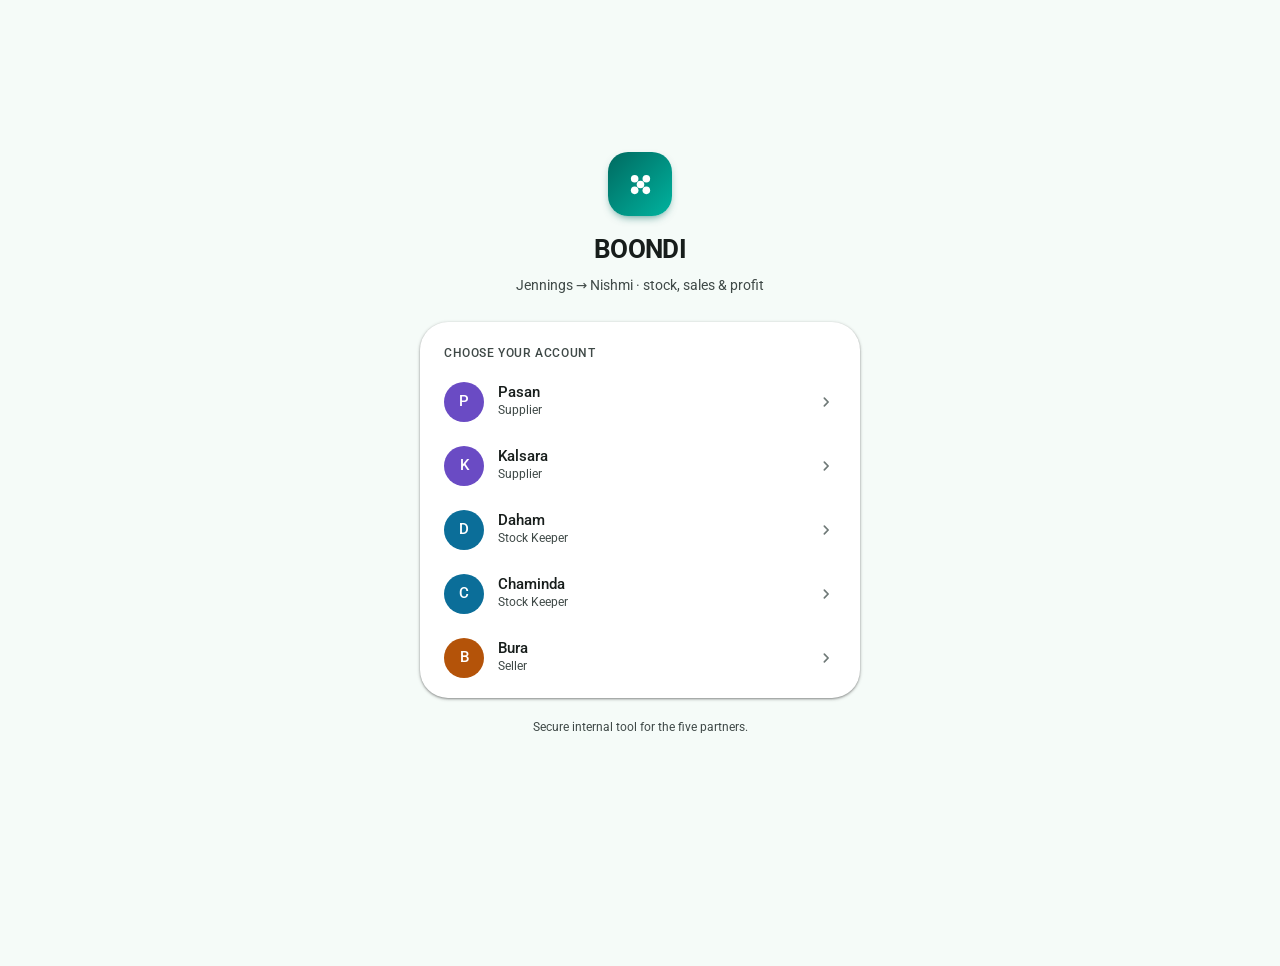
==== activity.html @ b9669fe9 "Add files via upload" ====
<!DOCTYPE html>
<html lang="en">
<head>
<meta charset="utf-8"/>
<meta name="viewport" content="width=device-width, initial-scale=1, viewport-fit=cover, maximum-scale=1"/>
<meta name="theme-color" content="#006A60"/>
<title>BOONDI — Activity</title>
<link rel="preconnect" href="https://fonts.googleapis.com">
<link href="https://fonts.googleapis.com/css2?family=Roboto:wght@300;400;500;700&display=swap" rel="stylesheet">
<link rel="stylesheet" href="styles.css">
</head>
<body>
<div id="app"></div>
<div id="snackbar" class="snackbar"></div>

<script src="shared.js"></script>
<script>
(function(){
  "use strict";
  var me = SweetOps.requireUser();
  if (!me) return;
  SweetOps.setPage("activity");

  var filter = "mine";

  function render(){
    var pending = SweetOps.pendingForUser(me);
    var all = SweetOps.getState().activity;
    var list = filter === "mine" ? all.filter(function(a){ return a.who === me.name; }) : all;

    var pendingCards = pending.map(function(p){
      var it = SweetOps.itemOf(p.kind, p.id);
      if (!it) return "";
      var rows = it.rows.map(function(r){
        return '<div><span class="muted">' + r[0] + ':</span> <b>' + r[1] + '</b></div>';
      }).join("");
      return '<div class="card" style="margin-bottom:10px">' +
        '<div class="card-head"><h3 style="display:flex;align-items:center;gap:8px">' +
          '<span style="display:flex;color:var(--primary)">' + SweetOps.icon(it.icon, 18) + '</span>' + it.title + '</h3>' +
          '<span class="chip wait">Pending</span></div>' +
        '<div class="card-body">' +
          '<div class="calc" style="gap:3px">' + rows + '</div>' +
          '<div style="display:flex;gap:8px;margin-top:14px;flex-wrap:wrap">' +
            '<button class="md-btn filled" data-confirm-kind="' + p.kind + '" data-confirm-id="' + p.id + '">' +
              SweetOps.icon("check", 18) + ' Review &amp; confirm</button>' +
          '</div></div></div>';
    }).join("");

    var feed = list.slice(0, 60).map(function(a){
      var mine = a.who === me.name;
      var ic = a.kind === "purchase" ? "truck" : a.kind === "packaging" ? "box" : a.kind === "transfer" ? "truck" : "cash";
      return '<div class="feed-item' + (mine ? " mine" : "") + '">' +
        '<span class="feed-ic">' + SweetOps.icon(ic, 17) + '</span>' +
        '<span class="feed-txt">' + a.text + (mine ? '<span class="you-tag">You</span>' : "") +
        '<span class="feed-time" style="display:block">' + a.who + ' · ' + SweetOps.fmtDT(a.at) + '</span></span></div>';
    }).join("");

    document.getElementById("app").innerHTML =
      SweetOps.appBar(me, pending.length) +
      '<main>' +
        '<div class="page-head"><h1>Activity</h1><p>Everything that happened, in order.</p></div>' +
        (pending.length
          ? '<div style="margin-bottom:18px">' +
              '<h3 style="font-size:14px;font-weight:500;margin-bottom:10px;color:var(--on-surface-variant)">' +
              'WAITING FOR YOU (' + pending.length + ')</h3>' + pendingCards +
            '</div>'
          : '') +
        '<div class="filter-row">' +
          '<button class="fchip ' + (filter === "mine" ? "on" : "") + '" data-filter="mine">My activity</button>' +
          '<button class="fchip ' + (filter === "all" ? "on" : "") + '" data-filter="all">Everyone</button>' +
        '</div>' +
        '<div class="card"><div class="card-head">' +
          '<h3>' + (filter === "mine" ? "Your actions" : "All actions") + '</h3>' +
          '<span class="muted small">' + list.length + ' entries</span></div>' +
          (feed || '<div class="empty"><span class="big">🗂️</span>No activity yet</div>') +
        '</div>' +
      '</main>';
  }

  document.addEventListener("click", function(e){
    var el = e.target;
    while (el && el !== document){
      if (el.matches){
        if (el.matches("[data-filter]")){
          filter = el.getAttribute("data-filter");
          render();
          return;
        }
        if (el.matches("[data-confirm-kind]")){
          SweetOps.showConfirmModal(
            el.getAttribute("data-confirm-kind"),
            el.getAttribute("data-confirm-id"),
            render
          );
          return;
        }
      }
      el = el.parentNode;
    }
  });

  document.getElementById("app").innerHTML = SweetOps.loadingView();
  SweetOps.loadAll().then(render).catch(function(err){
    document.getElementById("app").innerHTML = SweetOps.errorView(err.message);
  });
})();
</script>
</body>
</html>
---- styles.css ----
/* ============================================================
   BOONDI — shared Material theme
   ============================================================ */
:root{
  --primary:#006A60; --on-primary:#FFFFFF;
  --primary-container:#74F8E5; --on-primary-container:#00201C;
  --secondary-container:#CCE8E2; --on-secondary-container:#051F1C;
  --tertiary:#4A6267; --tertiary-container:#CDE7EC;
  --surface:#F5FBF8; --surface-1:#EFF5F2; --surface-2:#E9EFEC; --surface-3:#E3E9E6;
  --surface-lowest:#FFFFFF;
  --on-surface:#171D1B; --on-surface-variant:#3F4947;
  --outline:#6F7977; --outline-variant:#BEC9C6;
  --error:#BA1A1A; --error-container:#FFDAD6; --on-error-container:#410002;
  --amber:#8A5100; --amber-container:#FFDEA8; --on-amber-container:#2B1700;
  --green:#1B6E3A; --green-container:#C8F0D4;
  --gold:#C68A1A; --gold-container:#FFE9BD;
  --elev1:0 1px 2px 0 rgba(0,0,0,.30),0 1px 3px 1px rgba(0,0,0,.15);
  --elev2:0 1px 2px 0 rgba(0,0,0,.30),0 2px 6px 2px rgba(0,0,0,.15);
  --elev3:0 1px 3px 0 rgba(0,0,0,.30),0 4px 8px 3px rgba(0,0,0,.15);
  --r-sm:8px; --r-md:12px; --r-lg:16px; --r-xl:28px;
  --ease:cubic-bezier(.2,0,0,1);
  --ease-out:cubic-bezier(.16,1,.3,1);
}
*{box-sizing:border-box; -webkit-tap-highlight-color:transparent}
html,body{margin:0;padding:0}
body{
  background:var(--surface); color:var(--on-surface);
  font-family:'Roboto',system-ui,-apple-system,'Segoe UI',sans-serif;
  font-size:14px; line-height:1.5; -webkit-font-smoothing:antialiased;
  overscroll-behavior-y:none;
  animation:pageEnter .3s var(--ease-out) both;
}
@keyframes pageEnter{
  from{opacity:0; transform:translateY(6px)}
  to{opacity:1; transform:translateY(0)}
}
body.page-leaving{
  animation:pageExit .18s ease-in forwards;
  pointer-events:none;
}
@keyframes pageExit{
  from{opacity:1; transform:translateY(0)}
  to{opacity:0; transform:translateY(-4px)}
}

h1,h2,h3,h4{margin:0;font-weight:400}
h1{font-size:22px;font-weight:500;letter-spacing:-.01em}
h2{font-size:20px;font-weight:500}
h3{font-size:16px;font-weight:500}
button{font:inherit;color:inherit;background:none;border:none;cursor:pointer}
input{font:inherit;color:inherit}
a{color:var(--primary);text-decoration:none}
.muted{color:var(--on-surface-variant)}
.small{font-size:12px}
.mono{font-variant-numeric:tabular-nums}

/* app bar */
.appbar{
  position:sticky; top:0; z-index:50;
  background:var(--surface);
  border-bottom:1px solid var(--outline-variant);
  padding-top:env(safe-area-inset-top);
}
.appbar-in{
  max-width:1080px; margin:0 auto;
  padding:8px 16px;
  display:flex; align-items:center; gap:12px;
  min-height:60px;
}
.logo{
  width:38px; height:38px; border-radius:11px; flex:none;
  display:grid; place-items:center;
  background:linear-gradient(135deg,#006A60,#00B39F);
  color:#fff; font-size:18px;
  box-shadow:0 4px 10px -4px rgba(0,106,96,.8);
}
.brand-txt .n{font-size:16px; font-weight:700; line-height:1.1; letter-spacing:.02em}
.brand-txt .s{font-size:11px; color:var(--on-surface-variant); margin-top:1px}
.spacer{flex:1}
.user-chip{
  display:flex; align-items:center; gap:9px;
  padding:5px 12px 5px 5px; border-radius:22px;
  background:var(--surface-2);
  transition:background .2s var(--ease);
}
.user-chip:hover{background:var(--surface-3)}
.avatar{
  width:30px; height:30px; border-radius:50%; flex:none;
  display:grid; place-items:center;
  font-weight:500; font-size:13px; color:#fff;
  background:var(--primary);
}
.avatar.sup{background:#6A4BC4}
.avatar.stk{background:#0B6E99}
.avatar.sel{background:#B45309}
.user-chip .nm{font-size:13px; font-weight:500; line-height:1.1}
.user-chip .rl{font-size:10.5px; color:var(--on-surface-variant)}
.icon-btn{
  width:40px; height:40px; border-radius:50%;
  display:grid; place-items:center;
  color:var(--on-surface-variant);
  transition:background .18s var(--ease), color .18s var(--ease);
}
.icon-btn:hover{background:rgba(0,106,96,.08); color:var(--primary)}
.icon-btn:active{transform:scale(.92)}

/* tabs — centered on desktop */
.tabs{
  background:var(--surface-lowest);
  border-bottom:1px solid var(--outline-variant);
  position:sticky; top:60px; z-index:49;
  box-shadow:0 1px 2px rgba(0,0,0,.02);
}
.tabs-in{
  max-width:1080px; margin:0 auto;
  padding:0 16px;
  display:flex; justify-content:center;
  gap:4px;
}
.tab{
  position:relative;
  padding:15px 22px 13px;
  font-size:14px; font-weight:500;
  color:var(--on-surface-variant);
  display:flex; align-items:center; gap:8px;
  border-radius:12px 12px 0 0;
  transition:color .2s var(--ease), background .2s var(--ease);
}
.tab:hover{color:var(--on-surface); background:rgba(0,106,96,.04)}
.tab.on{color:var(--primary)}
.tab.on::after{
  content:''; position:absolute;
  left:20px; right:20px; bottom:0; height:3px;
  background:var(--primary);
  border-radius:3px 3px 0 0;
  animation:tabSlide .32s var(--ease-out);
}
@keyframes tabSlide{
  from{transform:scaleX(.4); opacity:0}
  to{transform:scaleX(1); opacity:1}
}
.tab svg{transition:transform .2s var(--ease)}
.tab.on svg{transform:scale(1.05)}
.badge{
  background:var(--error); color:#fff;
  font-size:10px; font-weight:700;
  min-width:17px; height:17px; border-radius:9px;
  display:grid; place-items:center; padding:0 5px;
  animation:badgePop .35s var(--ease-out);
}
@keyframes badgePop{
  from{transform:scale(0)}
  to{transform:scale(1)}
}

/* layout */
main{max-width:1080px; margin:0 auto; padding:20px 16px 90px}
.page-head{margin-bottom:18px}
.page-head p{margin:4px 0 0; font-size:13.5px; color:var(--on-surface-variant)}
.grid{display:grid; gap:14px}
.g4{grid-template-columns:repeat(auto-fit,minmax(160px,1fr))}
.g2{grid-template-columns:repeat(auto-fit,minmax(300px,1fr))}

/* cards */
.card{
  background:var(--surface-lowest);
  border-radius:var(--r-lg);
  box-shadow:var(--elev1);
  overflow:hidden;
  transition:box-shadow .25s var(--ease);
  animation:cardIn .4s var(--ease-out) both;
}
@keyframes cardIn{
  from{opacity:0; transform:translateY(8px)}
  to{opacity:1; transform:translateY(0)}
}
.card-head{
  padding:16px 18px 12px;
  display:flex; align-items:center; justify-content:space-between;
  gap:10px;
}
.card-head h3{font-size:15px; font-weight:500}
.card-body{padding:0 18px 18px}
.card-body.pad{padding:18px}

.stat{padding:16px 18px}
.stat .lab{font-size:11.5px; font-weight:500; letter-spacing:.04em; text-transform:uppercase; color:var(--on-surface-variant)}
.stat .val{font-size:25px; font-weight:500; margin-top:6px; line-height:1.1; letter-spacing:-.02em}
.stat .val small{font-size:12.5px; font-weight:400; color:var(--on-surface-variant); letter-spacing:0}
.stat .sub{font-size:11.5px; color:var(--on-surface-variant); margin-top:5px}
.stat.hero{
  background:linear-gradient(135deg,#006A60,#00897B);
  box-shadow:var(--elev2);
}
.stat.hero .lab,.stat.hero .sub{color:rgba(255,255,255,.78)}
.stat.hero .val{color:#fff}

/* buttons */
.md-btn{
  display:inline-flex; align-items:center; justify-content:center; gap:8px;
  height:40px; padding:0 22px; border-radius:20px;
  font-size:14px; font-weight:500;
  transition:box-shadow .2s var(--ease), background .2s var(--ease),
             transform .12s var(--ease), opacity .2s;
  white-space:nowrap; min-height:40px;
  position:relative; overflow:hidden;
}
.md-btn:active{transform:scale(.97)}
.md-btn.filled{background:var(--primary); color:var(--on-primary)}
.md-btn.filled:hover{box-shadow:var(--elev1); background:#00574F}
.md-btn.tonal{background:var(--secondary-container); color:var(--on-secondary-container)}
.md-btn.tonal:hover{box-shadow:var(--elev1)}
.md-btn.outlined{background:transparent; color:var(--primary); border:1px solid var(--outline)}
.md-btn.outlined:hover{background:rgba(0,106,96,.06)}
.md-btn.text{background:transparent; color:var(--primary); padding:0 12px}
.md-btn.text:hover{background:rgba(0,106,96,.08)}
.md-btn:disabled{opacity:.38; pointer-events:none; box-shadow:none}
.btn-block{width:100%}

/* text fields */
.md-field{position:relative; margin-top:8px}
.md-field input{
  width:100%; height:56px;
  padding:22px 14px 8px;
  border:1px solid var(--outline); border-radius:6px;
  background:transparent;
  font-size:16px; outline:none;
  transition:border-color .18s var(--ease);
  -webkit-appearance:none;
}
.md-field input::placeholder{color:transparent}
.md-field input:focus{border:2px solid var(--primary); padding:21px 13px 7px}
.md-field label{
  position:absolute; left:12px; top:17px;
  font-size:15px; color:var(--on-surface-variant);
  pointer-events:none;
  transition:top .16s var(--ease), font-size .16s var(--ease), color .16s var(--ease);
  background:var(--surface-lowest); padding:0 4px;
}
.md-field input:focus + label,
.md-field input:not(:placeholder-shown) + label{
  top:-7px; font-size:11.5px; color:var(--primary); font-weight:500;
}
.md-field input:not(:focus):not(:placeholder-shown) + label{color:var(--on-surface-variant)}

/* checkbox */
.md-check{
  display:flex; align-items:center; gap:10px;
  padding:10px 0; cursor:pointer;
  font-size:14px; color:var(--on-surface);
  user-select:none;
}
.md-check input{
  width:20px; height:20px;
  accent-color:var(--primary);
  cursor:pointer;
  flex:none;
}

/* calc strip */
.calc{
  background:var(--surface-1);
  border-radius:var(--r-md);
  padding:12px 14px;
  font-size:13px;
  display:grid; gap:5px; line-height:1.55;
  transition:background .25s var(--ease);
}
.calc b{font-weight:500}
.calc.warn{background:var(--amber-container); color:var(--on-amber-container)}
.calc.bad{background:var(--error-container); color:var(--on-error-container)}

/* lists */
.row-item{
  display:flex; align-items:center; gap:13px;
  padding:13px 18px;
  border-bottom:1px solid var(--surface-2);
  transition:background .18s var(--ease);
}
.row-item:last-child{border-bottom:none}
.row-item:hover{background:var(--surface-1)}
.row-item .grow{flex:1; min-width:0}
.row-item .t1{font-size:13.5px; font-weight:500; line-height:1.3; display:block}
.row-item .t2{font-size:11.5px; color:var(--on-surface-variant); margin-top:2px; display:block}
.row-item .amt{font-size:13.5px; font-weight:500; text-align:right; white-space:nowrap}

.chip{
  display:inline-flex; align-items:center; gap:5px;
  padding:4px 10px; border-radius:8px;
  font-size:11.5px; font-weight:500;
  white-space:nowrap;
}
.chip.ok{background:var(--green-container); color:var(--green)}
.chip.wait{background:var(--amber-container); color:var(--on-amber-container)}
.chip.no{background:var(--error-container); color:var(--on-error-container)}
.chip.info{background:var(--tertiary-container); color:var(--tertiary)}

/* alerts */
.alert{
  display:flex; gap:12px;
  padding:14px 16px;
  border-radius:var(--r-md);
  font-size:13.5px;
  align-items:flex-start; line-height:1.45;
  animation:alertIn .35s var(--ease-out) both;
}
@keyframes alertIn{
  from{opacity:0; transform:translateY(-4px)}
  to{opacity:1; transform:translateY(0)}
}
.alert .ic{flex:none; margin-top:1px}
.alert strong{display:block; font-size:13.5px; font-weight:500; margin-bottom:2px}
.alert.warn{background:var(--amber-container); color:var(--on-amber-container)}
.alert.danger{background:var(--error-container); color:var(--on-error-container)}
.alert.good{background:var(--green-container); color:var(--green)}
.alert.info{background:var(--tertiary-container); color:var(--tertiary)}

/* sell fab */
.sell-stage{display:grid; place-items:center; padding:26px 18px 10px}
.sell-fab{
  position:relative;
  width:176px; height:176px; border-radius:50%;
  background:linear-gradient(140deg,#006A60,#00B39F);
  color:#fff;
  display:flex; flex-direction:column; align-items:center; justify-content:center;
  box-shadow:0 8px 20px -6px rgba(0,106,96,.55), 0 2px 6px rgba(0,0,0,.2);
  transition:transform .14s var(--ease), box-shadow .22s var(--ease);
  touch-action:none; user-select:none; -webkit-user-select:none;
}
.sell-fab:active{transform:scale(.96)}
.sell-fab.holding{transform:scale(1.06); box-shadow:0 12px 28px -6px rgba(0,106,96,.7), 0 4px 10px rgba(0,0,0,.25)}
.sell-fab .cnt{font-size:54px; font-weight:500; line-height:1; font-variant-numeric:tabular-nums}
.sell-fab .lbl{font-size:11px; letter-spacing:.1em; text-transform:uppercase; opacity:.85; margin-top:8px}
.sell-ring{
  position:absolute; inset:-11px;
  width:calc(100% + 22px); height:calc(100% + 22px);
  transform:rotate(-90deg); pointer-events:none;
  opacity:0; transition:opacity .15s var(--ease);
}
.sell-ring circle{
  fill:none; stroke:#00B39F; stroke-width:5; stroke-linecap:round;
  stroke-dasharray:295; stroke-dashoffset:295;
}
.sell-fab.holding .sell-ring{opacity:1}
.sell-fab.holding .sell-ring circle{animation:ringfill .7s linear forwards}
@keyframes ringfill{to{stroke-dashoffset:0}}

/* chart */
.chart{display:flex; align-items:flex-end; gap:7px; height:130px; padding-top:6px}
.bcol{flex:1; display:flex; flex-direction:column; align-items:center; gap:6px; height:100%; justify-content:flex-end}
.bar{
  width:100%; max-width:36px;
  border-radius:6px 6px 2px 2px;
  background:linear-gradient(180deg,#00B39F,#006A60);
  min-height:4px;
  transition:height .5s var(--ease-out), filter .2s var(--ease);
}
.bcol:hover .bar{filter:brightness(1.1)}
.bl{font-size:10.5px; color:var(--on-surface-variant); font-weight:500}
.bv{font-size:11px; font-weight:500; color:var(--primary)}

/* activity feed */
.feed-item{
  display:flex; gap:13px; padding:14px 18px;
  border-bottom:1px solid var(--surface-2);
  animation:feedIn .3s var(--ease-out) both;
}
@keyframes feedIn{
  from{opacity:0; transform:translateX(-6px)}
  to{opacity:1; transform:translateX(0)}
}
.feed-item:last-child{border-bottom:none}
.feed-item.mine{background:linear-gradient(90deg,rgba(0,106,96,.055),transparent 65%)}
.feed-ic{
  width:34px; height:34px; border-radius:50%;
  display:grid; place-items:center; flex:none;
  background:var(--surface-2); color:var(--primary);
}
.feed-txt{flex:1; min-width:0; font-size:13.5px; line-height:1.45}
.feed-time{font-size:11px; color:var(--on-surface-variant); margin-top:3px}
.you-tag{
  background:var(--primary); color:#fff;
  font-size:10px; font-weight:500;
  padding:1px 7px; border-radius:6px;
  margin-left:6px;
}

.filter-row{display:flex; gap:8px; margin-bottom:14px; flex-wrap:wrap}
.fchip{
  padding:8px 16px; border-radius:20px;
  font-size:13px; font-weight:500;
  border:1px solid var(--outline-variant);
  color:var(--on-surface-variant);
  transition:background .18s var(--ease), color .18s var(--ease), border-color .18s var(--ease);
}
.fchip:hover{background:var(--surface-1)}
.fchip.on{background:var(--secondary-container); color:var(--on-secondary-container); border-color:transparent}

/* modal */
.scrim{
  position:fixed; inset:0;
  background:rgba(0,0,0,.34);
  z-index:200;
  display:grid; place-items:center;
  padding:20px;
  animation:fade .18s ease;
  backdrop-filter:blur(2px); -webkit-backdrop-filter:blur(2px);
}
@keyframes fade{from{opacity:0}}
.dialog{
  background:var(--surface-3);
  border-radius:var(--r-xl);
  padding:24px;
  width:100%; max-width:400px;
  box-shadow:var(--elev3);
  animation:pop .24s var(--ease-out);
}
@keyframes pop{
  from{opacity:0; transform:scale(.92) translateY(10px)}
  to{opacity:1; transform:scale(1) translateY(0)}
}
.dialog .dic{
  width:44px; height:44px; border-radius:50%;
  display:grid; place-items:center;
  margin-bottom:14px;
  background:var(--secondary-container); color:var(--on-secondary-container);
}
.dialog .dic.warn{background:var(--amber-container); color:var(--on-amber-container)}
.dialog h2{font-size:21px; font-weight:400; margin-bottom:10px}
.dialog p{font-size:14px; color:var(--on-surface-variant); line-height:1.55; margin:0 0 8px}
.dialog .detail{
  background:var(--surface-lowest);
  border-radius:var(--r-md);
  padding:13px 15px;
  margin:14px 0;
  font-size:13.5px; line-height:1.6;
}
.dialog .detail .k{color:var(--on-surface-variant); font-size:12px}
.dialog .actions{
  display:flex; justify-content:flex-end; gap:8px;
  margin-top:18px; flex-wrap:wrap;
}
@media(max-width:420px){
  .dialog .actions{flex-direction:column-reverse}
  .dialog .actions .md-btn{width:100%}
}

/* snackbar */
.snackbar{
  position:fixed;
  left:50%; bottom:calc(24px + env(safe-area-inset-bottom));
  transform:translate(-50%,90px);
  background:#322F35; color:#F5EFF7;
  padding:14px 20px; border-radius:6px;
  font-size:13.5px;
  box-shadow:var(--elev3);
  opacity:0; pointer-events:none;
  transition:transform .3s var(--ease-out), opacity .3s;
  z-index:300;
  max-width:calc(100vw - 32px); text-align:center;
}
.snackbar.show{opacity:1; transform:translate(-50%,0)}

/* loading */
.loading{
  min-height:60vh;
  display:grid; place-items:center;
  gap:14px;
  padding:40px;
}
.spinner{
  width:36px; height:36px;
  border:3px solid var(--surface-3);
  border-top-color:var(--primary);
  border-radius:50%;
  animation:spin .8s linear infinite;
}
@keyframes spin{to{transform:rotate(360deg)}}

/* login */
.login{
  min-height:100vh;
  display:grid; place-items:center;
  padding:24px 16px calc(24px + env(safe-area-inset-bottom));
}
.login-in{width:100%; max-width:440px}
.login-brand{
  display:flex; flex-direction:column; align-items:center;
  text-align:center; margin-bottom:26px;
  animation:brandIn .45s var(--ease-out);
}
@keyframes brandIn{
  from{opacity:0; transform:translateY(-8px)}
  to{opacity:1; transform:translateY(0)}
}
.login-brand .logo{
  width:64px; height:64px; border-radius:20px; font-size:30px;
  margin-bottom:14px;
}
.login-brand h1{font-size:26px; font-weight:700; letter-spacing:-.02em}
.login-brand p{font-size:13.5px; color:var(--on-surface-variant); margin:6px 0 0}
.login-card{
  background:var(--surface-lowest);
  border-radius:var(--r-xl);
  padding:8px;
  box-shadow:var(--elev1);
  animation:cardIn .5s .1s var(--ease-out) both;
}
.login-card .cap{
  font-size:12px; font-weight:500;
  color:var(--on-surface-variant);
  padding:14px 16px 8px;
  letter-spacing:.05em;
  text-transform:uppercase;
}
.user-item{
  display:flex; align-items:center; gap:14px;
  width:100%; padding:12px 16px;
  border-radius:16px;
  transition:background .18s var(--ease);
  text-align:left;
}
.user-item:hover{background:var(--surface-1)}
.user-item .avatar{width:40px; height:40px; font-size:15px}
.user-item .nm{font-size:14.5px; font-weight:500; line-height:1.2; display:block}
.user-item .rl{font-size:12px; color:var(--on-surface-variant); display:block}
.login-foot{
  text-align:center; font-size:12px;
  color:var(--on-surface-variant);
  margin-top:20px;
}

/* empty state */
.empty{
  padding:36px 18px; text-align:center;
  color:var(--on-surface-variant);
  font-size:13.5px;
}
.empty .big{font-size:30px; display:block; margin-bottom:8px; opacity:.4}

/* auto-login splash */
.auto-login{
  min-height:100vh;
  display:flex; flex-direction:column;
  align-items:center; justify-content:center;
  gap:20px; padding:40px;
  text-align:center;
  animation:pageEnter .4s var(--ease-out);
}
.auto-login .logo{
  width:64px; height:64px; border-radius:20px; font-size:30px;
}
.auto-login p{color:var(--on-surface-variant); margin:0}

/* ================ MOBILE (iPhone-first) ================ */
@media (max-width:640px){
  .appbar-in{padding:6px 14px; min-height:56px; gap:10px}
  .appbar-in .logo{width:34px; height:34px; font-size:16px; border-radius:10px}
  .brand-txt .s{display:none}
  .brand-txt .n{font-size:15px}
  .user-chip{padding:4px; gap:0}
  .user-chip .nm,.user-chip .rl{display:none}
  .user-chip .avatar{width:36px; height:36px; font-size:14px}
  .icon-btn{width:38px; height:38px}

  /* bottom nav */
  .tabs{
    position:fixed;
    bottom:0; left:0; right:0;
    top:auto;
    border-top:1px solid var(--outline-variant);
    border-bottom:none;
    background:var(--surface-lowest);
    padding-bottom:env(safe-area-inset-bottom);
    z-index:100;
    box-shadow:0 -4px 16px -8px rgba(0,0,0,.12);
    border-radius:0;
  }
  .tabs-in{
    padding:6px 8px;
    justify-content:space-around;
    gap:0;
  }
  .tab{
    flex:1;
    flex-direction:column;
    padding:8px 6px 6px;
    font-size:10.5px;
    gap:3px;
    border-radius:14px;
    min-width:0;
    margin:0 2px;
    transition:background .25s var(--ease), color .25s var(--ease);
  }
  .tab svg{width:22px; height:22px; transition:transform .25s var(--ease)}
  .tab.on{background:var(--secondary-container)}
  .tab.on svg{transform:scale(1.08)}
  .tab.on::after{display:none}
  .tab span:not(.badge){font-weight:500}
  .badge{
    position:absolute;
    top:4px; right:calc(50% - 18px);
    min-width:15px; height:15px; font-size:9.5px;
    padding:0 4px;
  }

  main{padding:14px 12px calc(96px + env(safe-area-inset-bottom))}
  .page-head h1{font-size:19px}
  .page-head p{font-size:12.5px}
  .card{border-radius:14px}
  .card-head{padding:13px 14px 10px}
  .card-head h3{font-size:14px}
  .card-body{padding:0 14px 14px}
  .card-body.pad{padding:14px}
  .stat{padding:13px 14px}
  .stat .val{font-size:22px}
  .stat .val small{font-size:11.5px}
  .stat .lab{font-size:10.5px}
  .stat .sub{font-size:11px}
  .row-item{padding:12px 14px; gap:11px}
  .row-item .t1{font-size:13px}
  .row-item .t2{font-size:11px}
  .row-item .amt{font-size:13px}
  .feed-item{padding:12px 14px; gap:11px}
  .feed-ic{width:30px; height:30px}
  .feed-ic svg{width:15px; height:15px}
  .feed-txt{font-size:13px}
  .grid{gap:12px}
  .g4{grid-template-columns:repeat(2,1fr); gap:10px}
  .g2{grid-template-columns:1fr; gap:12px}
  .md-field input{height:54px; font-size:16px}
  .md-btn{height:46px; font-size:14.5px; border-radius:23px}
  .md-btn.text{height:40px}
  .btn-block{min-height:48px; font-size:15px}
  .sell-fab{width:158px; height:158px}
  .sell-fab .cnt{font-size:48px}
  .sell-stage{padding:22px 14px 8px}
  .chart{height:110px; gap:5px}
  .bcol{gap:4px}
  .bar{max-width:26px}
  .bl{font-size:9.5px}
  .bv{font-size:10px}
  .alert{padding:12px 14px; font-size:13px; border-radius:10px}
  .alert strong{font-size:13px}
  .calc{padding:11px 12px; font-size:12.5px; border-radius:10px}
  .md-btn svg{width:17px; height:17px}
  .dialog{padding:22px; border-radius:24px; max-width:calc(100vw - 32px)}
  .dialog h2{font-size:19px}
  .dialog p{font-size:13.5px}
  .dialog .detail{padding:12px 13px; font-size:13px}
  .icon-btn svg{width:19px; height:19px}
  .snackbar{bottom:calc(96px + env(safe-area-inset-bottom))}
}
@media(max-width:380px){
  .g4{grid-template-columns:1fr}
  .sell-fab{width:140px; height:140px}
  .sell-fab .cnt{font-size:42px}
}
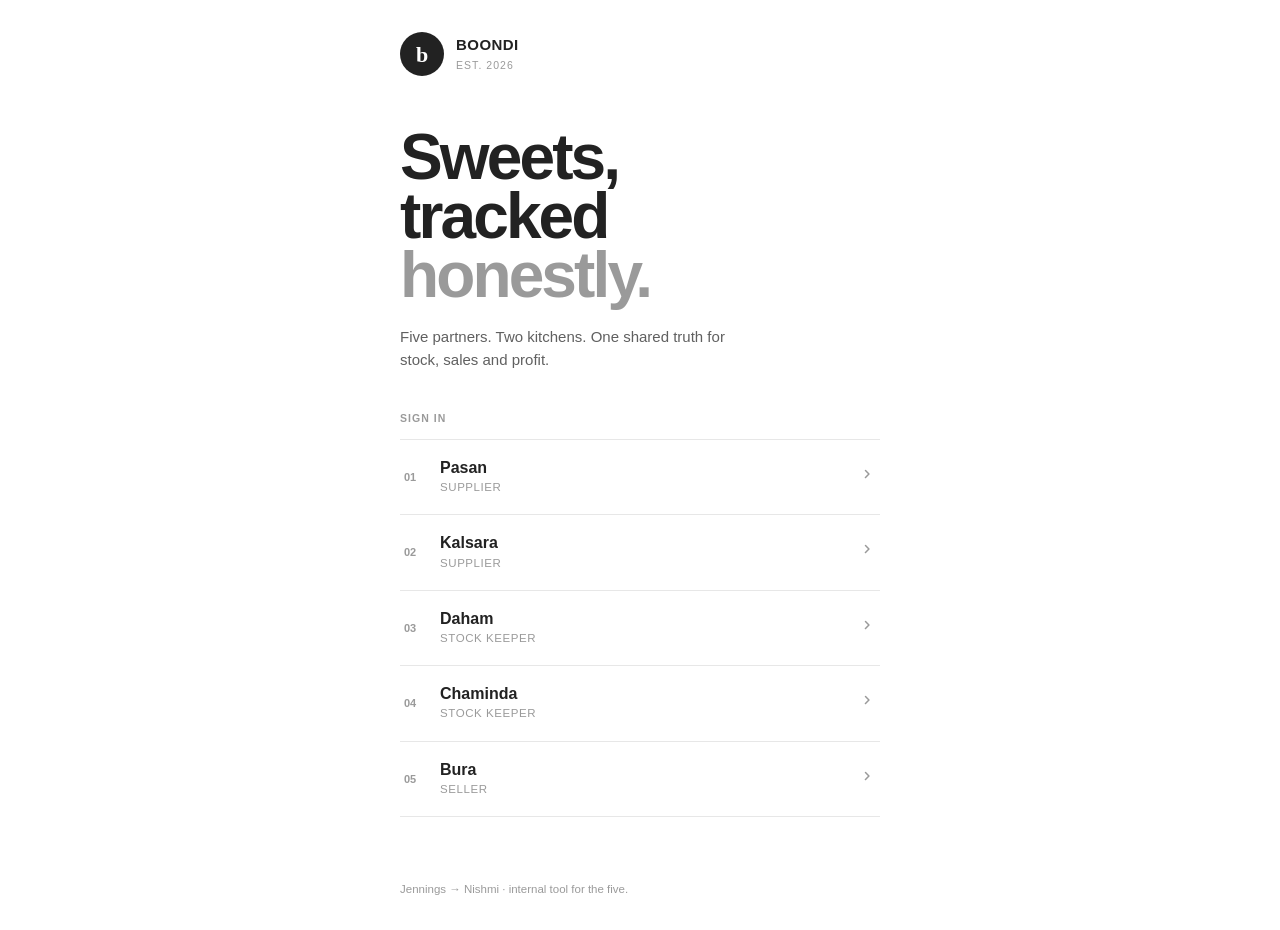
==== commit e76512c4: "Add files via upload" ====
--- a/activity.html
+++ b/activity.html
@@ -2,16 +2,16 @@
 <html lang="en">
 <head>
 <meta charset="utf-8"/>
-<meta name="viewport" content="width=device-width, initial-scale=1, viewport-fit=cover, maximum-scale=1"/>
-<meta name="theme-color" content="#006A60"/>
+<meta name="viewport" content="width=device-width, initial-scale=1, viewport-fit=cover"/>
+<meta name="theme-color" content="#FFFFFF"/>
+<meta name="apple-mobile-web-app-capable" content="yes"/>
+<meta name="apple-mobile-web-app-title" content="BOONDI"/>
 <title>BOONDI — Activity</title>
-<link rel="preconnect" href="https://fonts.googleapis.com">
-<link href="https://fonts.googleapis.com/css2?family=Roboto:wght@300;400;500;700&display=swap" rel="stylesheet">
 <link rel="stylesheet" href="styles.css">
 </head>
 <body>
 <div id="app"></div>
-<div id="snackbar" class="snackbar"></div>
+<div id="toast" class="toast"></div>
 
 <script src="shared.js"></script>
 <script>
@@ -23,58 +23,95 @@
 
   var filter = "mine";
 
+  document.getElementById("app").innerHTML =
+    SweetOps.appBar(me) +
+    '<main>' + SweetOps.loadingView() + '</main>' +
+    SweetOps.dock(me, 0);
+
+  function groupByDay(items){
+    var groups = {};
+    items.forEach(function(a){
+      var d = new Date(a.at);
+      var k = d.toDateString();
+      if (!groups[k]) groups[k] = { date:d, items:[] };
+      groups[k].items.push(a);
+    });
+    return Object.keys(groups).map(function(k){ return groups[k]; })
+      .sort(function(a,b){ return b.date - a.date; });
+  }
+
   function render(){
     var pending = SweetOps.pendingForUser(me);
     var all = SweetOps.getState().activity;
-    var list = filter === "mine" ? all.filter(function(a){ return a.who === me.name; }) : all;
+    var list = filter==="mine" ? all.filter(function(a){ return a.who===me.name; }) : all;
 
     var pendingCards = pending.map(function(p){
       var it = SweetOps.itemOf(p.kind, p.id);
       if (!it) return "";
       var rows = it.rows.map(function(r){
-        return '<div><span class="muted">' + r[0] + ':</span> <b>' + r[1] + '</b></div>';
+        return '<div><span class="k">'+r[0]+'</span><b>'+r[1]+'</b></div>';
       }).join("");
       return '<div class="card" style="margin-bottom:10px">' +
-        '<div class="card-head"><h3 style="display:flex;align-items:center;gap:8px">' +
-          '<span style="display:flex;color:var(--primary)">' + SweetOps.icon(it.icon, 18) + '</span>' + it.title + '</h3>' +
-          '<span class="chip wait">Pending</span></div>' +
-        '<div class="card-body">' +
-          '<div class="calc" style="gap:3px">' + rows + '</div>' +
-          '<div style="display:flex;gap:8px;margin-top:14px;flex-wrap:wrap">' +
-            '<button class="md-btn filled" data-confirm-kind="' + p.kind + '" data-confirm-id="' + p.id + '">' +
-              SweetOps.icon("check", 18) + ' Review &amp; confirm</button>' +
-          '</div></div></div>';
+        '<div class="card-hd">' +
+          '<h3 style="display:flex;align-items:center;gap:8px">' +
+            '<span style="width:28px;height:28px;border-radius:50%;background:var(--ink);color:#fff;display:grid;place-items:center">'+SweetOps.icon(it.icon,14)+'</span>'+
+            it.title+
+          '</h3>' +
+          '<span class="chip solid">Pending</span>' +
+        '</div>' +
+        '<div class="card-bd">' +
+          '<div class="note" style="gap:4px">'+rows+'</div>' +
+          '<button class="btn btn-solid btn-block" style="margin-top:14px" data-confirm-kind="'+p.kind+'" data-confirm-id="'+p.id+'">'+
+            SweetOps.icon("check",18)+' Review & confirm</button>' +
+        '</div></div>';
     }).join("");
 
-    var feed = list.slice(0, 60).map(function(a){
-      var mine = a.who === me.name;
-      var ic = a.kind === "purchase" ? "truck" : a.kind === "packaging" ? "box" : a.kind === "transfer" ? "truck" : "cash";
-      return '<div class="feed-item' + (mine ? " mine" : "") + '">' +
-        '<span class="feed-ic">' + SweetOps.icon(ic, 17) + '</span>' +
-        '<span class="feed-txt">' + a.text + (mine ? '<span class="you-tag">You</span>' : "") +
-        '<span class="feed-time" style="display:block">' + a.who + ' · ' + SweetOps.fmtDT(a.at) + '</span></span></div>';
+    var groups = groupByDay(list.slice(0, 60));
+    var activityHtml = groups.map(function(g){
+      var dayLabel = SweetOps.fmtDay(g.date.toISOString());
+      var items = g.items.map(function(a){
+        var mine = a.who===me.name;
+        var ic = a.kind==="purchase"?"truck":a.kind==="packaging"?"box":a.kind==="transfer"?"truck":"cash";
+        return '<div class="act-item'+(mine?" mine":"")+'">' +
+          '<div class="act-ic">'+SweetOps.icon(ic,16)+'</div>' +
+          '<div class="act-body">' +
+            '<div class="act-text">'+a.text+(mine?'<span class="tag-you">You</span>':'')+'</div>' +
+            '<div class="act-meta">' +
+              '<span>'+a.who+'</span><span>·</span><span>'+SweetOps.fmtTime(a.at)+'</span>' +
+            '</div>' +
+          '</div>' +
+        '</div>';
+      }).join("");
+      return '<div class="act-day">'+dayLabel+'</div>' +
+        '<div class="act-list">'+items+'</div>';
     }).join("");
 
     document.getElementById("app").innerHTML =
-      SweetOps.appBar(me, pending.length) +
+      SweetOps.appBar(me) +
       '<main>' +
-        '<div class="page-head"><h1>Activity</h1><p>Everything that happened, in order.</p></div>' +
+        '<div class="head"><h1>Activity</h1>' +
+          '<p>Every confirmed action, in order.</p></div>' +
+
         (pending.length
-          ? '<div style="margin-bottom:18px">' +
-              '<h3 style="font-size:14px;font-weight:500;margin-bottom:10px;color:var(--on-surface-variant)">' +
-              'WAITING FOR YOU (' + pending.length + ')</h3>' + pendingCards +
+          ? '<div style="margin-bottom:20px">' +
+              '<div style="font-size:11px;font-weight:700;letter-spacing:.08em;text-transform:uppercase;color:var(--ink-3);margin-bottom:12px">' +
+                'Waiting for you · '+pending.length+'</div>' +
+              pendingCards +
             '</div>'
           : '') +
-        '<div class="filter-row">' +
-          '<button class="fchip ' + (filter === "mine" ? "on" : "") + '" data-filter="mine">My activity</button>' +
-          '<button class="fchip ' + (filter === "all" ? "on" : "") + '" data-filter="all">Everyone</button>' +
+
+        '<div class="frow">' +
+          '<button class="fchip '+(filter==="mine"?"on":"")+'" data-filter="mine">My activity</button>' +
+          '<button class="fchip '+(filter==="all"?"on":"")+'" data-filter="all">Everyone</button>' +
         '</div>' +
-        '<div class="card"><div class="card-head">' +
-          '<h3>' + (filter === "mine" ? "Your actions" : "All actions") + '</h3>' +
-          '<span class="muted small">' + list.length + ' entries</span></div>' +
-          (feed || '<div class="empty"><span class="big">🗂️</span>No activity yet</div>') +
+
+        '<div class="card">' +
+          '<div class="card-bd tight">' +
+            (activityHtml || '<div class="empty">'+SweetOps.icon("history",36)+'No activity yet</div>') +
+          '</div>' +
         '</div>' +
-      '</main>';
+      '</main>' +
+      SweetOps.dock(me, pending.length);
   }
 
   document.addEventListener("click", function(e){
@@ -82,9 +119,7 @@
     while (el && el !== document){
       if (el.matches){
         if (el.matches("[data-filter]")){
-          filter = el.getAttribute("data-filter");
-          render();
-          return;
+          filter = el.getAttribute("data-filter"); render(); return;
         }
         if (el.matches("[data-confirm-kind]")){
           SweetOps.showConfirmModal(
@@ -99,9 +134,12 @@
     }
   });
 
-  document.getElementById("app").innerHTML = SweetOps.loadingView();
-  SweetOps.loadAll().then(render).catch(function(err){
-    document.getElementById("app").innerHTML = SweetOps.errorView(err.message);
+  SweetOps.loadAll().then(function(){
+    SweetOps.onRefresh(render);
+    render();
+  }).catch(function(err){
+    document.getElementById("app").innerHTML =
+      SweetOps.appBar(me) + '<main>' + SweetOps.errorView(err.message) + '</main>' + SweetOps.dock(me, 0);
   });
 })();
 </script>
--- a/styles.css
+++ b/styles.css
@@ -1,658 +1,870 @@
 /* ============================================================
-   BOONDI — shared Material theme
+   BOONDI — monochrome (white + #222) with liquid glass
    ============================================================ */
 :root{
-  --primary:#006A60; --on-primary:#FFFFFF;
-  --primary-container:#74F8E5; --on-primary-container:#00201C;
-  --secondary-container:#CCE8E2; --on-secondary-container:#051F1C;
-  --tertiary:#4A6267; --tertiary-container:#CDE7EC;
-  --surface:#F5FBF8; --surface-1:#EFF5F2; --surface-2:#E9EFEC; --surface-3:#E3E9E6;
-  --surface-lowest:#FFFFFF;
-  --on-surface:#171D1B; --on-surface-variant:#3F4947;
-  --outline:#6F7977; --outline-variant:#BEC9C6;
-  --error:#BA1A1A; --error-container:#FFDAD6; --on-error-container:#410002;
-  --amber:#8A5100; --amber-container:#FFDEA8; --on-amber-container:#2B1700;
-  --green:#1B6E3A; --green-container:#C8F0D4;
-  --gold:#C68A1A; --gold-container:#FFE9BD;
-  --elev1:0 1px 2px 0 rgba(0,0,0,.30),0 1px 3px 1px rgba(0,0,0,.15);
-  --elev2:0 1px 2px 0 rgba(0,0,0,.30),0 2px 6px 2px rgba(0,0,0,.15);
-  --elev3:0 1px 3px 0 rgba(0,0,0,.30),0 4px 8px 3px rgba(0,0,0,.15);
-  --r-sm:8px; --r-md:12px; --r-lg:16px; --r-xl:28px;
+  --ink:#222222;
+  --ink-2:rgba(34,34,34,.72);
+  --ink-3:rgba(34,34,34,.46);
+  --ink-4:rgba(34,34,34,.14);
+  --paper:#FFFFFF;
+  --paper-1:#FAFAFA;
+  --paper-2:#F4F4F4;
+  --line:#E7E7E7;
+  --line-2:#D6D6D6;
+  --r-sm:8px; --r-md:12px; --r-lg:16px; --r-xl:24px;
   --ease:cubic-bezier(.2,0,0,1);
   --ease-out:cubic-bezier(.16,1,.3,1);
 }
 *{box-sizing:border-box; -webkit-tap-highlight-color:transparent}
 html,body{margin:0;padding:0}
 body{
-  background:var(--surface); color:var(--on-surface);
-  font-family:'Roboto',system-ui,-apple-system,'Segoe UI',sans-serif;
-  font-size:14px; line-height:1.5; -webkit-font-smoothing:antialiased;
+  background:var(--paper); color:var(--ink);
+  font-family:-apple-system,BlinkMacSystemFont,"Segoe UI",Roboto,"Helvetica Neue",Arial,sans-serif;
+  font-size:15px; line-height:1.5;
+  -webkit-font-smoothing:antialiased; -moz-osx-font-smoothing:grayscale;
   overscroll-behavior-y:none;
-  animation:pageEnter .3s var(--ease-out) both;
-}
-@keyframes pageEnter{
-  from{opacity:0; transform:translateY(6px)}
-  to{opacity:1; transform:translateY(0)}
-}
-body.page-leaving{
-  animation:pageExit .18s ease-in forwards;
-  pointer-events:none;
-}
-@keyframes pageExit{
-  from{opacity:1; transform:translateY(0)}
-  to{opacity:0; transform:translateY(-4px)}
-}
-
-h1,h2,h3,h4{margin:0;font-weight:400}
-h1{font-size:22px;font-weight:500;letter-spacing:-.01em}
-h2{font-size:20px;font-weight:500}
-h3{font-size:16px;font-weight:500}
-button{font:inherit;color:inherit;background:none;border:none;cursor:pointer}
-input{font:inherit;color:inherit}
-a{color:var(--primary);text-decoration:none}
-.muted{color:var(--on-surface-variant)}
-.small{font-size:12px}
-.mono{font-variant-numeric:tabular-nums}
-
-/* app bar */
+  animation:pageIn .22s var(--ease-out) both;
+}
+@keyframes pageIn{from{opacity:0}to{opacity:1}}
+body.leaving{animation:pageOut .15s ease-in forwards;pointer-events:none}
+@keyframes pageOut{to{opacity:0}}
+
+h1,h2,h3,h4{margin:0;font-weight:500;letter-spacing:-.015em;line-height:1.2}
+h1{font-size:24px}
+h2{font-size:20px}
+h3{font-size:16px}
+p{margin:0}
+button{font:inherit;color:inherit;background:none;border:none;cursor:pointer;padding:0}
+input,select{font:inherit;color:inherit}
+a{color:var(--ink);text-decoration:none}
+
+/* ============================================================
+   APPBAR — liquid glass, contains desktop nav pill
+   ============================================================ */
 .appbar{
   position:sticky; top:0; z-index:50;
-  background:var(--surface);
-  border-bottom:1px solid var(--outline-variant);
+  background:rgba(255,255,255,0.68);
+  -webkit-backdrop-filter:saturate(180%) blur(22px);
+  backdrop-filter:saturate(180%) blur(22px);
+  border-bottom:1px solid rgba(34,34,34,.06);
   padding-top:env(safe-area-inset-top);
 }
 .appbar-in{
-  max-width:1080px; margin:0 auto;
-  padding:8px 16px;
+  max-width:1100px; margin:0 auto;
+  padding:9px 20px;
   display:flex; align-items:center; gap:12px;
-  min-height:60px;
-}
-.logo{
-  width:38px; height:38px; border-radius:11px; flex:none;
+  min-height:54px;
+}
+.brand{display:flex; align-items:center; gap:10px; min-width:0; flex:none}
+.mark{
+  width:28px; height:28px;
+  border-radius:50%;
+  background:var(--ink); color:#fff;
   display:grid; place-items:center;
-  background:linear-gradient(135deg,#006A60,#00B39F);
-  color:#fff; font-size:18px;
-  box-shadow:0 4px 10px -4px rgba(0,106,96,.8);
-}
-.brand-txt .n{font-size:16px; font-weight:700; line-height:1.1; letter-spacing:.02em}
-.brand-txt .s{font-size:11px; color:var(--on-surface-variant); margin-top:1px}
-.spacer{flex:1}
-.user-chip{
-  display:flex; align-items:center; gap:9px;
-  padding:5px 12px 5px 5px; border-radius:22px;
-  background:var(--surface-2);
-  transition:background .2s var(--ease);
-}
-.user-chip:hover{background:var(--surface-3)}
-.avatar{
-  width:30px; height:30px; border-radius:50%; flex:none;
+  font-size:14px; font-weight:800;
+  font-family:Georgia,"Times New Roman",serif;
+  flex:none;
+  box-shadow:0 2px 6px -1px rgba(34,34,34,.18);
+}
+.brand-name{
+  font-size:13.5px; font-weight:700;
+  letter-spacing:.04em;
+  line-height:1.1;
+}
+.brand-sub{
+  font-size:10px; color:var(--ink-3);
+  letter-spacing:.08em; text-transform:uppercase;
+  margin-top:1px;
+}
+
+/* actions wrapper (right side) */
+.appbar-actions{
+  margin-left:auto;
+  display:flex;
+  align-items:center;
+  gap:6px;
+}
+
+/* desktop nav pill — hidden by default, shown on desktop */
+.appbar-nav{display:none}
+
+.who{
+  display:flex; align-items:center; gap:8px;
+  padding:3px 10px 3px 3px;
+  border:1px solid rgba(34,34,34,.08);
+  border-radius:20px;
+  background:rgba(255,255,255,0.55);
+  -webkit-backdrop-filter:blur(10px);
+  backdrop-filter:blur(10px);
+}
+.who-txt{text-align:right; line-height:1.15}
+.who-name{font-size:12px; font-weight:600}
+.who-role{font-size:9.5px; color:var(--ink-3); text-transform:uppercase; letter-spacing:.05em; margin-top:1px}
+.ava{
+  width:26px; height:26px;
+  border-radius:50%;
   display:grid; place-items:center;
-  font-weight:500; font-size:13px; color:#fff;
-  background:var(--primary);
-}
-.avatar.sup{background:#6A4BC4}
-.avatar.stk{background:#0B6E99}
-.avatar.sel{background:#B45309}
-.user-chip .nm{font-size:13px; font-weight:500; line-height:1.1}
-.user-chip .rl{font-size:10.5px; color:var(--on-surface-variant)}
-.icon-btn{
-  width:40px; height:40px; border-radius:50%;
+  font-size:11.5px; font-weight:700;
+  background:var(--ink); color:#fff;
+  flex:none;
+}
+.iconbtn{
+  width:34px; height:34px;
+  border-radius:50%;
   display:grid; place-items:center;
-  color:var(--on-surface-variant);
-  transition:background .18s var(--ease), color .18s var(--ease);
-}
-.icon-btn:hover{background:rgba(0,106,96,.08); color:var(--primary)}
-.icon-btn:active{transform:scale(.92)}
-
-/* tabs — centered on desktop */
-.tabs{
-  background:var(--surface-lowest);
-  border-bottom:1px solid var(--outline-variant);
-  position:sticky; top:60px; z-index:49;
-  box-shadow:0 1px 2px rgba(0,0,0,.02);
-}
-.tabs-in{
-  max-width:1080px; margin:0 auto;
-  padding:0 16px;
-  display:flex; justify-content:center;
-  gap:4px;
-}
-.tab{
-  position:relative;
-  padding:15px 22px 13px;
-  font-size:14px; font-weight:500;
-  color:var(--on-surface-variant);
-  display:flex; align-items:center; gap:8px;
-  border-radius:12px 12px 0 0;
-  transition:color .2s var(--ease), background .2s var(--ease);
-}
-.tab:hover{color:var(--on-surface); background:rgba(0,106,96,.04)}
-.tab.on{color:var(--primary)}
-.tab.on::after{
-  content:''; position:absolute;
-  left:20px; right:20px; bottom:0; height:3px;
-  background:var(--primary);
-  border-radius:3px 3px 0 0;
-  animation:tabSlide .32s var(--ease-out);
-}
-@keyframes tabSlide{
-  from{transform:scaleX(.4); opacity:0}
-  to{transform:scaleX(1); opacity:1}
-}
-.tab svg{transition:transform .2s var(--ease)}
-.tab.on svg{transform:scale(1.05)}
-.badge{
-  background:var(--error); color:#fff;
-  font-size:10px; font-weight:700;
-  min-width:17px; height:17px; border-radius:9px;
-  display:grid; place-items:center; padding:0 5px;
-  animation:badgePop .35s var(--ease-out);
-}
-@keyframes badgePop{
-  from{transform:scale(0)}
-  to{transform:scale(1)}
-}
-
-/* layout */
-main{max-width:1080px; margin:0 auto; padding:20px 16px 90px}
-.page-head{margin-bottom:18px}
-.page-head p{margin:4px 0 0; font-size:13.5px; color:var(--on-surface-variant)}
-.grid{display:grid; gap:14px}
+  color:var(--ink-2);
+  transition:background .15s var(--ease), color .15s var(--ease);
+  flex:none;
+}
+.iconbtn:hover{background:rgba(34,34,34,.06); color:var(--ink)}
+.iconbtn:active{transform:scale(.94)}
+.iconbtn.busy{pointer-events:none; position:relative}
+.iconbtn.busy svg{opacity:0}
+.iconbtn.busy::after{
+  content:'';
+  position:absolute;
+  width:15px;height:15px;
+  border:2px solid rgba(34,34,34,.18);
+  border-top-color:var(--ink);
+  border-radius:50%;
+  animation:spin .65s linear infinite;
+}
+@keyframes spin{to{transform:rotate(360deg)}}
+
+/* ---------- layout ---------- */
+main{max-width:1100px; margin:0 auto; padding:20px 20px 60px}
+.head{margin-bottom:18px}
+.head h1{font-size:26px; letter-spacing:-.025em}
+.head p{margin-top:4px; font-size:13.5px; color:var(--ink-3)}
+.grid{display:grid; gap:12px}
 .g4{grid-template-columns:repeat(auto-fit,minmax(160px,1fr))}
+.g3{grid-template-columns:repeat(auto-fit,minmax(220px,1fr))}
 .g2{grid-template-columns:repeat(auto-fit,minmax(300px,1fr))}
 
-/* cards */
+/* ---------- cards ---------- */
 .card{
-  background:var(--surface-lowest);
+  background:var(--paper);
+  border:1px solid var(--line);
   border-radius:var(--r-lg);
-  box-shadow:var(--elev1);
   overflow:hidden;
-  transition:box-shadow .25s var(--ease);
-  animation:cardIn .4s var(--ease-out) both;
-}
-@keyframes cardIn{
-  from{opacity:0; transform:translateY(8px)}
-  to{opacity:1; transform:translateY(0)}
-}
-.card-head{
+  animation:cardIn .28s var(--ease-out) both;
+}
+@keyframes cardIn{from{opacity:0;transform:translateY(4px)}to{opacity:1;transform:translateY(0)}}
+.card-hd{
   padding:16px 18px 12px;
   display:flex; align-items:center; justify-content:space-between;
   gap:10px;
 }
-.card-head h3{font-size:15px; font-weight:500}
-.card-body{padding:0 18px 18px}
-.card-body.pad{padding:18px}
-
+.card-hd h3{font-size:15px; font-weight:600}
+.card-bd{padding:0 18px 18px}
+.card-bd.pad{padding:18px}
+.card-bd.tight{padding:0}
+
+/* ---------- stock strip ---------- */
+.stock-strip{
+  display:grid;
+  grid-template-columns:repeat(3,1fr);
+  gap:1px;
+  background:var(--line);
+  border:1px solid var(--line);
+  border-radius:var(--r-lg);
+  overflow:hidden;
+}
+.stock-cell{
+  background:var(--paper);
+  padding:16px 14px;
+  display:flex; flex-direction:column; gap:4px;
+}
+.stock-cell.dark{background:var(--ink); color:#fff}
+.stock-cell .sl{
+  font-size:10px; font-weight:700;
+  letter-spacing:.06em; text-transform:uppercase;
+  color:var(--ink-3);
+}
+.stock-cell.dark .sl{color:rgba(255,255,255,.6)}
+.stock-cell .sv{
+  font-size:22px; font-weight:600;
+  letter-spacing:-.02em; line-height:1.1;
+  font-variant-numeric:tabular-nums;
+  margin-top:2px;
+  min-height:28px;
+}
+.stock-cell .sv small{
+  font-size:11px; font-weight:500;
+  color:var(--ink-3); margin-left:2px; letter-spacing:0;
+}
+.stock-cell.dark .sv small{color:rgba(255,255,255,.6)}
+.stock-cell .ss{
+  font-size:11px; color:var(--ink-3); margin-top:2px;
+  min-height:16px;
+}
+.stock-cell.dark .ss{color:rgba(255,255,255,.65)}
+
+/* ---------- stat ---------- */
 .stat{padding:16px 18px}
-.stat .lab{font-size:11.5px; font-weight:500; letter-spacing:.04em; text-transform:uppercase; color:var(--on-surface-variant)}
-.stat .val{font-size:25px; font-weight:500; margin-top:6px; line-height:1.1; letter-spacing:-.02em}
-.stat .val small{font-size:12.5px; font-weight:400; color:var(--on-surface-variant); letter-spacing:0}
-.stat .sub{font-size:11.5px; color:var(--on-surface-variant); margin-top:5px}
-.stat.hero{
-  background:linear-gradient(135deg,#006A60,#00897B);
-  box-shadow:var(--elev2);
-}
-.stat.hero .lab,.stat.hero .sub{color:rgba(255,255,255,.78)}
-.stat.hero .val{color:#fff}
-
-/* buttons */
-.md-btn{
+.stat .lab{
+  font-size:10.5px; font-weight:700;
+  letter-spacing:.06em; text-transform:uppercase;
+  color:var(--ink-3);
+}
+.stat .val{
+  font-size:26px; font-weight:600;
+  letter-spacing:-.025em; line-height:1.05;
+  margin-top:6px; font-variant-numeric:tabular-nums;
+  min-height:28px;
+}
+.stat .val small{font-size:12px; font-weight:500; color:var(--ink-3); margin-left:2px; letter-spacing:0}
+.stat .sub{font-size:11.5px; color:var(--ink-3); margin-top:5px}
+
+/* ---------- announcements ---------- */
+.ann{
+  display:flex; gap:12px; align-items:flex-start;
+  padding:16px 18px;
+  border-radius:var(--r-lg);
+  border:1.5px solid;
+  font-size:13.5px; line-height:1.5;
+  animation:annIn .3s var(--ease-out);
+}
+@keyframes annIn{from{opacity:0;transform:translateY(-4px)}to{opacity:1;transform:translateY(0)}}
+.ann.crit{background:var(--ink); border-color:var(--ink); color:#fff}
+.ann.warn{background:var(--paper); border-color:var(--ink)}
+.ann.good{background:var(--paper-1); border-color:var(--line)}
+.ann .ann-ic{width:22px; height:22px; flex:none; margin-top:1px}
+.ann .ann-ic svg{width:22px; height:22px}
+.ann .ann-body{flex:1; min-width:0}
+.ann .ann-t{font-size:13.5px; font-weight:600; display:block; margin-bottom:2px}
+.ann .ann-b{font-size:12.5px; opacity:.85}
+.ann.crit .ann-b{color:rgba(255,255,255,.8)}
+
+/* ---------- buttons ---------- */
+.btn{
   display:inline-flex; align-items:center; justify-content:center; gap:8px;
-  height:40px; padding:0 22px; border-radius:20px;
-  font-size:14px; font-weight:500;
-  transition:box-shadow .2s var(--ease), background .2s var(--ease),
-             transform .12s var(--ease), opacity .2s;
-  white-space:nowrap; min-height:40px;
-  position:relative; overflow:hidden;
-}
-.md-btn:active{transform:scale(.97)}
-.md-btn.filled{background:var(--primary); color:var(--on-primary)}
-.md-btn.filled:hover{box-shadow:var(--elev1); background:#00574F}
-.md-btn.tonal{background:var(--secondary-container); color:var(--on-secondary-container)}
-.md-btn.tonal:hover{box-shadow:var(--elev1)}
-.md-btn.outlined{background:transparent; color:var(--primary); border:1px solid var(--outline)}
-.md-btn.outlined:hover{background:rgba(0,106,96,.06)}
-.md-btn.text{background:transparent; color:var(--primary); padding:0 12px}
-.md-btn.text:hover{background:rgba(0,106,96,.08)}
-.md-btn:disabled{opacity:.38; pointer-events:none; box-shadow:none}
+  height:48px; padding:0 24px;
+  border-radius:24px;
+  font-size:15px; font-weight:600;
+  letter-spacing:-.005em;
+  transition:transform .12s var(--ease), background .15s var(--ease), border-color .15s var(--ease), color .15s var(--ease);
+  white-space:nowrap;
+  border:1.5px solid transparent;
+  min-width:0;
+  position:relative;
+}
+.btn:active{transform:scale(.97)}
+.btn-solid{background:var(--ink); color:#fff}
+.btn-solid:hover{background:#000}
+.btn-out{background:transparent; color:var(--ink); border-color:var(--ink)}
+.btn-out:hover{background:var(--paper-2)}
+.btn-ghost{background:transparent; color:var(--ink); padding:0 14px; height:40px; font-size:13.5px}
+.btn-ghost:hover{background:var(--paper-2)}
+.btn-lg{height:56px; padding:0 28px; font-size:16px}
 .btn-block{width:100%}
-
-/* text fields */
-.md-field{position:relative; margin-top:8px}
-.md-field input{
-  width:100%; height:56px;
-  padding:22px 14px 8px;
-  border:1px solid var(--outline); border-radius:6px;
-  background:transparent;
-  font-size:16px; outline:none;
-  transition:border-color .18s var(--ease);
+.btn:disabled{opacity:.4; pointer-events:none}
+.btn svg{width:18px; height:18px; flex:none}
+
+/* ---------- button loading states ---------- */
+.btn.busy{pointer-events:none; cursor:progress}
+.btn.busy svg{display:none}
+.btn.done{
+  background:var(--ink) !important;
+  color:#fff !important;
+  border-color:var(--ink) !important;
+  pointer-events:none;
+}
+.btn-spinner{
+  width:16px; height:16px;
+  border:2px solid rgba(255,255,255,.35);
+  border-top-color:#fff;
+  border-radius:50%;
+  display:inline-block;
+  animation:spin .65s linear infinite;
+  flex:none;
+}
+.btn-out .btn-spinner,
+.btn-ghost .btn-spinner{
+  border-color:rgba(34,34,34,.25);
+  border-top-color:var(--ink);
+}
+.btn.done .btn-spinner{display:none}
+
+/* ---------- inputs ---------- */
+.field{position:relative}
+.field input{
+  width:100%; height:58px;
+  padding:24px 16px 8px;
+  border:1px solid var(--line-2);
+  border-radius:12px;
+  background:var(--paper);
+  font-size:16px;
+  outline:none;
+  transition:border-color .15s var(--ease);
   -webkit-appearance:none;
 }
-.md-field input::placeholder{color:transparent}
-.md-field input:focus{border:2px solid var(--primary); padding:21px 13px 7px}
-.md-field label{
-  position:absolute; left:12px; top:17px;
-  font-size:15px; color:var(--on-surface-variant);
+.field input::placeholder{color:transparent}
+.field input:focus{border-color:var(--ink); border-width:2px; padding:23px 15px 7px}
+.field label{
+  position:absolute; left:14px; top:18px;
+  font-size:15px; color:var(--ink-3);
   pointer-events:none;
-  transition:top .16s var(--ease), font-size .16s var(--ease), color .16s var(--ease);
-  background:var(--surface-lowest); padding:0 4px;
-}
-.md-field input:focus + label,
-.md-field input:not(:placeholder-shown) + label{
-  top:-7px; font-size:11.5px; color:var(--primary); font-weight:500;
-}
-.md-field input:not(:focus):not(:placeholder-shown) + label{color:var(--on-surface-variant)}
-
-/* checkbox */
-.md-check{
+  transition:top .14s var(--ease), font-size .14s var(--ease), color .14s var(--ease);
+  background:var(--paper); padding:0 4px;
+}
+.field input:focus + label,
+.field input:not(:placeholder-shown) + label{
+  top:-7px; font-size:11px; color:var(--ink); font-weight:600;
+}
+.check{
   display:flex; align-items:center; gap:10px;
   padding:10px 0; cursor:pointer;
-  font-size:14px; color:var(--on-surface);
-  user-select:none;
-}
-.md-check input{
-  width:20px; height:20px;
-  accent-color:var(--primary);
-  cursor:pointer;
-  flex:none;
-}
-
-/* calc strip */
-.calc{
-  background:var(--surface-1);
+  font-size:14px; user-select:none;
+}
+.check input{width:20px; height:20px; accent-color:var(--ink); cursor:pointer; flex:none}
+
+/* ---------- note strip ---------- */
+.note{
+  background:var(--paper-1);
+  border:1px solid var(--line);
   border-radius:var(--r-md);
   padding:12px 14px;
   font-size:13px;
-  display:grid; gap:5px; line-height:1.55;
-  transition:background .25s var(--ease);
-}
-.calc b{font-weight:500}
-.calc.warn{background:var(--amber-container); color:var(--on-amber-container)}
-.calc.bad{background:var(--error-container); color:var(--on-error-container)}
-
-/* lists */
-.row-item{
-  display:flex; align-items:center; gap:13px;
-  padding:13px 18px;
-  border-bottom:1px solid var(--surface-2);
-  transition:background .18s var(--ease);
-}
-.row-item:last-child{border-bottom:none}
-.row-item:hover{background:var(--surface-1)}
-.row-item .grow{flex:1; min-width:0}
-.row-item .t1{font-size:13.5px; font-weight:500; line-height:1.3; display:block}
-.row-item .t2{font-size:11.5px; color:var(--on-surface-variant); margin-top:2px; display:block}
-.row-item .amt{font-size:13.5px; font-weight:500; text-align:right; white-space:nowrap}
-
+  line-height:1.6;
+  color:var(--ink-2);
+}
+.note b{color:var(--ink); font-weight:600}
+.note.dark{background:var(--ink); border-color:var(--ink); color:#fff}
+.note.dark b{color:#fff}
+
+/* ---------- rows ---------- */
+.rows{display:flex; flex-direction:column}
+.row{
+  display:flex; align-items:center; gap:12px;
+  padding:14px 18px;
+  border-top:1px solid var(--line);
+}
+.rows .row:first-child{border-top:0}
+.row-grow{flex:1; min-width:0}
+.row-t1{font-size:14px; font-weight:500; line-height:1.3; display:block}
+.row-t2{font-size:11.5px; color:var(--ink-3); margin-top:3px; display:block}
+.row-amt{font-size:14px; font-weight:600; text-align:right; white-space:nowrap; font-variant-numeric:tabular-nums}
+.row-ico{
+  width:38px; height:38px;
+  border-radius:50%;
+  display:grid; place-items:center;
+  flex:none;
+  background:var(--ink); color:#fff;
+}
+.row-ico svg{width:16px; height:16px}
+
+/* ---------- chips ---------- */
 .chip{
   display:inline-flex; align-items:center; gap:5px;
-  padding:4px 10px; border-radius:8px;
-  font-size:11.5px; font-weight:500;
+  padding:5px 11px;
+  border-radius:20px;
+  font-size:11px; font-weight:600;
+  letter-spacing:.02em;
   white-space:nowrap;
-}
-.chip.ok{background:var(--green-container); color:var(--green)}
-.chip.wait{background:var(--amber-container); color:var(--on-amber-container)}
-.chip.no{background:var(--error-container); color:var(--on-error-container)}
-.chip.info{background:var(--tertiary-container); color:var(--tertiary)}
-
-/* alerts */
-.alert{
-  display:flex; gap:12px;
-  padding:14px 16px;
-  border-radius:var(--r-md);
-  font-size:13.5px;
-  align-items:flex-start; line-height:1.45;
-  animation:alertIn .35s var(--ease-out) both;
-}
-@keyframes alertIn{
-  from{opacity:0; transform:translateY(-4px)}
-  to{opacity:1; transform:translateY(0)}
-}
-.alert .ic{flex:none; margin-top:1px}
-.alert strong{display:block; font-size:13.5px; font-weight:500; margin-bottom:2px}
-.alert.warn{background:var(--amber-container); color:var(--on-amber-container)}
-.alert.danger{background:var(--error-container); color:var(--on-error-container)}
-.alert.good{background:var(--green-container); color:var(--green)}
-.alert.info{background:var(--tertiary-container); color:var(--tertiary)}
-
-/* sell fab */
-.sell-stage{display:grid; place-items:center; padding:26px 18px 10px}
-.sell-fab{
+  border:1.5px solid var(--ink);
+}
+.chip.solid{background:var(--ink); color:#fff}
+.chip.hollow{background:transparent; color:var(--ink)}
+
+/* ---------- sell button ---------- */
+.sell-wrap{display:grid; place-items:center; padding:28px 18px 10px}
+.sell-btn{
   position:relative;
-  width:176px; height:176px; border-radius:50%;
-  background:linear-gradient(140deg,#006A60,#00B39F);
-  color:#fff;
+  width:220px; height:220px;
+  border-radius:50%;
+  background:var(--ink); color:#fff;
   display:flex; flex-direction:column; align-items:center; justify-content:center;
-  box-shadow:0 8px 20px -6px rgba(0,106,96,.55), 0 2px 6px rgba(0,0,0,.2);
-  transition:transform .14s var(--ease), box-shadow .22s var(--ease);
+  box-shadow:0 16px 40px -14px rgba(34,34,34,.55);
+  transition:transform .14s var(--ease), box-shadow .22s var(--ease), background .2s var(--ease);
   touch-action:none; user-select:none; -webkit-user-select:none;
-}
-.sell-fab:active{transform:scale(.96)}
-.sell-fab.holding{transform:scale(1.06); box-shadow:0 12px 28px -6px rgba(0,106,96,.7), 0 4px 10px rgba(0,0,0,.25)}
-.sell-fab .cnt{font-size:54px; font-weight:500; line-height:1; font-variant-numeric:tabular-nums}
-.sell-fab .lbl{font-size:11px; letter-spacing:.1em; text-transform:uppercase; opacity:.85; margin-top:8px}
+  border:0;
+}
+.sell-btn:active{transform:scale(.95)}
+.sell-btn.holding{transform:scale(1.05); box-shadow:0 24px 48px -14px rgba(34,34,34,.65)}
+.sell-btn.processing{pointer-events:none}
+.sell-btn .num{
+  font-size:72px; font-weight:600;
+  line-height:1; letter-spacing:-.04em;
+  font-variant-numeric:tabular-nums;
+}
+.sell-btn .lbl{
+  font-size:11px; letter-spacing:.18em;
+  text-transform:uppercase;
+  opacity:.7; margin-top:12px; font-weight:600;
+}
 .sell-ring{
-  position:absolute; inset:-11px;
-  width:calc(100% + 22px); height:calc(100% + 22px);
-  transform:rotate(-90deg); pointer-events:none;
-  opacity:0; transition:opacity .15s var(--ease);
+  position:absolute; inset:-14px;
+  width:calc(100% + 28px); height:calc(100% + 28px);
+  transform:rotate(-90deg);
+  pointer-events:none; opacity:0;
+  transition:opacity .12s var(--ease);
 }
 .sell-ring circle{
-  fill:none; stroke:#00B39F; stroke-width:5; stroke-linecap:round;
-  stroke-dasharray:295; stroke-dashoffset:295;
-}
-.sell-fab.holding .sell-ring{opacity:1}
-.sell-fab.holding .sell-ring circle{animation:ringfill .7s linear forwards}
-@keyframes ringfill{to{stroke-dashoffset:0}}
-
-/* chart */
-.chart{display:flex; align-items:flex-end; gap:7px; height:130px; padding-top:6px}
+  fill:none; stroke:var(--ink); stroke-width:4;
+  stroke-linecap:round; stroke-dasharray:320; stroke-dashoffset:320;
+}
+.sell-btn.holding .sell-ring{opacity:.35}
+.sell-btn.holding .sell-ring circle{animation:ring .7s linear forwards}
+@keyframes ring{to{stroke-dashoffset:0}}
+.sell-btn .sell-spin{
+  width:36px; height:36px;
+  border:3px solid rgba(255,255,255,.25);
+  border-top-color:#fff;
+  border-radius:50%;
+  animation:spin .7s linear infinite;
+}
+
+/* ---------- chart ---------- */
+.chart{display:flex; align-items:flex-end; gap:6px; height:140px; padding-top:8px}
 .bcol{flex:1; display:flex; flex-direction:column; align-items:center; gap:6px; height:100%; justify-content:flex-end}
 .bar{
-  width:100%; max-width:36px;
-  border-radius:6px 6px 2px 2px;
-  background:linear-gradient(180deg,#00B39F,#006A60);
-  min-height:4px;
-  transition:height .5s var(--ease-out), filter .2s var(--ease);
-}
-.bcol:hover .bar{filter:brightness(1.1)}
-.bl{font-size:10.5px; color:var(--on-surface-variant); font-weight:500}
-.bv{font-size:11px; font-weight:500; color:var(--primary)}
-
-/* activity feed */
-.feed-item{
-  display:flex; gap:13px; padding:14px 18px;
-  border-bottom:1px solid var(--surface-2);
-  animation:feedIn .3s var(--ease-out) both;
-}
-@keyframes feedIn{
-  from{opacity:0; transform:translateX(-6px)}
-  to{opacity:1; transform:translateX(0)}
-}
-.feed-item:last-child{border-bottom:none}
-.feed-item.mine{background:linear-gradient(90deg,rgba(0,106,96,.055),transparent 65%)}
-.feed-ic{
-  width:34px; height:34px; border-radius:50%;
-  display:grid; place-items:center; flex:none;
-  background:var(--surface-2); color:var(--primary);
-}
-.feed-txt{flex:1; min-width:0; font-size:13.5px; line-height:1.45}
-.feed-time{font-size:11px; color:var(--on-surface-variant); margin-top:3px}
-.you-tag{
-  background:var(--primary); color:#fff;
-  font-size:10px; font-weight:500;
-  padding:1px 7px; border-radius:6px;
-  margin-left:6px;
-}
-
-.filter-row{display:flex; gap:8px; margin-bottom:14px; flex-wrap:wrap}
+  width:100%; max-width:34px;
+  border-radius:5px 5px 2px 2px;
+  background:var(--ink);
+  min-height:3px;
+  transition:height .5s var(--ease-out);
+}
+.bl{font-size:10px; color:var(--ink-3); font-weight:500}
+.bv{font-size:10.5px; font-weight:600; font-variant-numeric:tabular-nums}
+
+/* ---------- filters ---------- */
+.frow{display:flex; gap:6px; margin-bottom:16px; flex-wrap:wrap}
 .fchip{
-  padding:8px 16px; border-radius:20px;
-  font-size:13px; font-weight:500;
-  border:1px solid var(--outline-variant);
-  color:var(--on-surface-variant);
-  transition:background .18s var(--ease), color .18s var(--ease), border-color .18s var(--ease);
-}
-.fchip:hover{background:var(--surface-1)}
-.fchip.on{background:var(--secondary-container); color:var(--on-secondary-container); border-color:transparent}
-
-/* modal */
+  padding:8px 16px;
+  border-radius:20px;
+  font-size:13px; font-weight:600;
+  border:1.5px solid var(--line-2);
+  color:var(--ink-2);
+  transition:.15s var(--ease);
+}
+.fchip:hover{background:var(--paper-2)}
+.fchip.on{background:var(--ink); color:#fff; border-color:var(--ink)}
+
+/* ---------- activity feed ---------- */
+.act-day{
+  padding:20px 4px 10px;
+  font-size:11px; font-weight:700;
+  text-transform:uppercase;
+  letter-spacing:.08em;
+  color:var(--ink-3);
+  border-bottom:1px solid var(--line);
+  margin-bottom:0;
+}
+.act-list{display:flex; flex-direction:column; gap:0}
+.act-item{
+  display:flex; gap:14px;
+  padding:16px 4px;
+  border-bottom:1px solid var(--line);
+  animation:actIn .25s var(--ease-out) both;
+}
+@keyframes actIn{from{opacity:0;transform:translateX(-6px)}to{opacity:1;transform:translateX(0)}}
+.act-list .act-item:last-child{border-bottom:0}
+.act-item.mine{background:linear-gradient(90deg,rgba(34,34,34,.03),transparent 70%)}
+.act-ic{
+  width:40px; height:40px;
+  border-radius:50%;
+  background:var(--ink); color:#fff;
+  display:grid; place-items:center;
+  flex:none;
+}
+.act-item.mine .act-ic{background:var(--paper-2); color:var(--ink); border:1px solid var(--line-2)}
+.act-ic svg{width:16px; height:16px}
+.act-body{flex:1; min-width:0}
+.act-text{font-size:14px; line-height:1.45; font-weight:500}
+.act-meta{
+  font-size:12px; color:var(--ink-3); margin-top:4px;
+  display:flex; gap:8px; align-items:center;
+}
+.tag-you{
+  background:var(--ink); color:#fff;
+  font-size:9.5px; font-weight:700;
+  padding:2px 7px; border-radius:4px;
+  letter-spacing:.04em;
+}
+
+/* ---------- empty ---------- */
+.empty{
+  padding:40px 20px; text-align:center;
+  color:var(--ink-3); font-size:13.5px;
+}
+.empty svg{width:36px; height:36px; opacity:.35; margin-bottom:12px; display:block; margin-left:auto; margin-right:auto}
+
+/* ---------- modal ---------- */
 .scrim{
   position:fixed; inset:0;
-  background:rgba(0,0,0,.34);
+  background:rgba(34,34,34,.4);
   z-index:200;
   display:grid; place-items:center;
   padding:20px;
   animation:fade .18s ease;
-  backdrop-filter:blur(2px); -webkit-backdrop-filter:blur(2px);
+  -webkit-backdrop-filter:blur(3px);
+  backdrop-filter:blur(3px);
 }
 @keyframes fade{from{opacity:0}}
-.dialog{
-  background:var(--surface-3);
+.sheet{
+  background:var(--paper);
   border-radius:var(--r-xl);
-  padding:24px;
-  width:100%; max-width:400px;
-  box-shadow:var(--elev3);
+  padding:26px;
+  width:100%; max-width:460px;
+  max-height:calc(100vh - 40px);
+  overflow-y:auto;
+  box-shadow:0 24px 60px -12px rgba(34,34,34,.35);
   animation:pop .24s var(--ease-out);
 }
-@keyframes pop{
-  from{opacity:0; transform:scale(.92) translateY(10px)}
-  to{opacity:1; transform:scale(1) translateY(0)}
-}
-.dialog .dic{
-  width:44px; height:44px; border-radius:50%;
+@keyframes pop{from{opacity:0;transform:scale(.95) translateY(8px)}to{opacity:1;transform:scale(1) translateY(0)}}
+.sheet .ic-badge{
+  width:48px; height:48px;
+  border-radius:50%;
   display:grid; place-items:center;
-  margin-bottom:14px;
-  background:var(--secondary-container); color:var(--on-secondary-container);
-}
-.dialog .dic.warn{background:var(--amber-container); color:var(--on-amber-container)}
-.dialog h2{font-size:21px; font-weight:400; margin-bottom:10px}
-.dialog p{font-size:14px; color:var(--on-surface-variant); line-height:1.55; margin:0 0 8px}
-.dialog .detail{
-  background:var(--surface-lowest);
+  background:var(--paper-2);
+  margin-bottom:16px;
+}
+.sheet .ic-badge svg{width:24px; height:24px}
+.sheet h2{font-size:22px; margin-bottom:8px; letter-spacing:-.02em}
+.sheet > p{font-size:14px; color:var(--ink-2); line-height:1.55; margin:0 0 8px}
+.sheet .detail{
+  background:var(--paper-1);
+  border:1px solid var(--line);
   border-radius:var(--r-md);
-  padding:13px 15px;
-  margin:14px 0;
-  font-size:13.5px; line-height:1.6;
-}
-.dialog .detail .k{color:var(--on-surface-variant); font-size:12px}
-.dialog .actions{
-  display:flex; justify-content:flex-end; gap:8px;
-  margin-top:18px; flex-wrap:wrap;
-}
-@media(max-width:420px){
-  .dialog .actions{flex-direction:column-reverse}
-  .dialog .actions .md-btn{width:100%}
-}
-
-/* snackbar */
-.snackbar{
+  padding:16px;
+  margin:18px 0;
+  font-size:13.5px; line-height:1.7;
+}
+.sheet .detail > div{display:flex; justify-content:space-between; gap:12px; padding:2px 0}
+.sheet .detail .k{color:var(--ink-3); font-size:12.5px}
+.sheet .actions{display:flex; justify-content:flex-end; gap:8px; margin-top:22px; flex-wrap:wrap}
+
+/* ---------- toast ---------- */
+.toast{
   position:fixed;
-  left:50%; bottom:calc(24px + env(safe-area-inset-bottom));
-  transform:translate(-50%,90px);
-  background:#322F35; color:#F5EFF7;
-  padding:14px 20px; border-radius:6px;
-  font-size:13.5px;
-  box-shadow:var(--elev3);
+  left:50%; bottom:24px;
+  transform:translate(-50%,80px);
+  background:rgba(34,34,34,0.92);
+  -webkit-backdrop-filter:blur(16px) saturate(180%);
+  backdrop-filter:blur(16px) saturate(180%);
+  color:#fff;
+  padding:13px 20px;
+  border-radius:12px;
+  font-size:13.5px; font-weight:500;
   opacity:0; pointer-events:none;
-  transition:transform .3s var(--ease-out), opacity .3s;
+  transition:transform .28s var(--ease-out), opacity .28s;
   z-index:300;
-  max-width:calc(100vw - 32px); text-align:center;
-}
-.snackbar.show{opacity:1; transform:translate(-50%,0)}
-
-/* loading */
-.loading{
-  min-height:60vh;
+  max-width:calc(100vw - 40px);
+  text-align:center;
+  box-shadow:0 14px 32px -10px rgba(34,34,34,.45);
+  border:1px solid rgba(255,255,255,.08);
+}
+.toast.show{opacity:1; transform:translate(-50%,0)}
+
+/* ---------- skeleton ---------- */
+.skel-wrap{display:grid; gap:12px}
+.skel{
+  height:110px;
+  background:linear-gradient(90deg,var(--paper-1) 0%,var(--paper-2) 50%,var(--paper-1) 100%);
+  background-size:200% 100%;
+  border-radius:var(--r-md);
+  animation:skel 1.4s ease-in-out infinite;
+}
+.skel.line{height:20px; border-radius:6px}
+.skel.title{height:28px; width:45%; border-radius:6px}
+.skel.sub{height:14px; width:65%; border-radius:4px}
+@keyframes skel{to{background-position:-200% 0}}
+.skel-num{
+  display:inline-block;
+  height:22px;
+  width:60px;
+  background:rgba(255,255,255,.18);
+  border-radius:5px;
+  animation:skel 1.4s ease-in-out infinite;
+  background-size:200% 100%;
+  background-image:linear-gradient(90deg,rgba(255,255,255,.18),rgba(255,255,255,.3),rgba(255,255,255,.18));
+}
+.stock-cell:not(.dark) .skel-num{
+  background-image:linear-gradient(90deg,var(--paper-2),#E8E8E8,var(--paper-2));
+}
+
+/* ============================================================
+   MOBILE DOCK — small, liquid glass, bottom
+   (visible only ≤720px, hidden on desktop)
+   ============================================================ */
+.dock{
+  position:fixed;
+  bottom:calc(14px + env(safe-area-inset-bottom));
+  left:50%; transform:translateX(-50%);
+  background:rgba(255,255,255,0.55);
+  -webkit-backdrop-filter:saturate(200%) blur(28px);
+  backdrop-filter:saturate(200%) blur(28px);
+  border-radius:24px;
+  padding:5px;
+  display:flex;
+  gap:2px;
+  border:1px solid rgba(255,255,255,0.55);
+  box-shadow:
+    0 10px 40px -10px rgba(34,34,34,.20),
+    0 2px 8px -2px rgba(34,34,34,.06),
+    inset 0 1px 0 rgba(255,255,255,0.65);
+  z-index:100;
+  min-width:250px;
+}
+.dock-btn{
+  flex:1;
+  padding:6px 16px 5px;
+  border-radius:20px;
+  color:var(--ink-3);
+  display:flex; flex-direction:column; align-items:center; gap:2px;
+  font-size:10px; font-weight:600;
+  letter-spacing:.02em;
+  transition:background .18s var(--ease), color .18s var(--ease), transform .12s var(--ease);
+  position:relative;
+  min-width:0;
+  background:transparent;
+}
+.dock-btn:hover{color:var(--ink)}
+.dock-btn:active{transform:scale(.94)}
+.dock-btn.on{
+  background:var(--ink);
+  color:#fff;
+  box-shadow:0 2px 6px rgba(34,34,34,.2);
+}
+.dock-btn svg{width:17px; height:17px}
+.dock-badge{
+  position:absolute;
+  top:4px; right:calc(50% - 20px);
+  background:var(--ink); color:#fff;
+  font-size:8.5px; font-weight:800;
+  min-width:14px; height:14px;
+  border-radius:7px;
   display:grid; place-items:center;
-  gap:14px;
-  padding:40px;
-}
-.spinner{
-  width:36px; height:36px;
-  border:3px solid var(--surface-3);
-  border-top-color:var(--primary);
-  border-radius:50%;
-  animation:spin .8s linear infinite;
-}
-@keyframes spin{to{transform:rotate(360deg)}}
-
-/* login */
-.login{
-  min-height:100vh;
-  display:grid; place-items:center;
-  padding:24px 16px calc(24px + env(safe-area-inset-bottom));
-}
-.login-in{width:100%; max-width:440px}
-.login-brand{
-  display:flex; flex-direction:column; align-items:center;
-  text-align:center; margin-bottom:26px;
-  animation:brandIn .45s var(--ease-out);
-}
-@keyframes brandIn{
-  from{opacity:0; transform:translateY(-8px)}
-  to{opacity:1; transform:translateY(0)}
-}
-.login-brand .logo{
-  width:64px; height:64px; border-radius:20px; font-size:30px;
-  margin-bottom:14px;
-}
-.login-brand h1{font-size:26px; font-weight:700; letter-spacing:-.02em}
-.login-brand p{font-size:13.5px; color:var(--on-surface-variant); margin:6px 0 0}
-.login-card{
-  background:var(--surface-lowest);
-  border-radius:var(--r-xl);
-  padding:8px;
-  box-shadow:var(--elev1);
-  animation:cardIn .5s .1s var(--ease-out) both;
-}
-.login-card .cap{
-  font-size:12px; font-weight:500;
-  color:var(--on-surface-variant);
-  padding:14px 16px 8px;
-  letter-spacing:.05em;
-  text-transform:uppercase;
-}
-.user-item{
-  display:flex; align-items:center; gap:14px;
-  width:100%; padding:12px 16px;
-  border-radius:16px;
-  transition:background .18s var(--ease);
-  text-align:left;
-}
-.user-item:hover{background:var(--surface-1)}
-.user-item .avatar{width:40px; height:40px; font-size:15px}
-.user-item .nm{font-size:14.5px; font-weight:500; line-height:1.2; display:block}
-.user-item .rl{font-size:12px; color:var(--on-surface-variant); display:block}
-.login-foot{
-  text-align:center; font-size:12px;
-  color:var(--on-surface-variant);
-  margin-top:20px;
-}
-
-/* empty state */
-.empty{
-  padding:36px 18px; text-align:center;
-  color:var(--on-surface-variant);
-  font-size:13.5px;
-}
-.empty .big{font-size:30px; display:block; margin-bottom:8px; opacity:.4}
-
-/* auto-login splash */
-.auto-login{
+  padding:0 3px;
+  border:1.5px solid rgba(255,255,255,0.9);
+}
+.dock-btn.on .dock-badge{
+  background:#fff; color:var(--ink); border-color:var(--ink);
+}
+
+/* ================ LANDING ================ */
+.land{
   min-height:100vh;
   display:flex; flex-direction:column;
-  align-items:center; justify-content:center;
-  gap:20px; padding:40px;
-  text-align:center;
-  animation:pageEnter .4s var(--ease-out);
-}
-.auto-login .logo{
-  width:64px; height:64px; border-radius:20px; font-size:30px;
-}
-.auto-login p{color:var(--on-surface-variant); margin:0}
-
-/* ================ MOBILE (iPhone-first) ================ */
-@media (max-width:640px){
-  .appbar-in{padding:6px 14px; min-height:56px; gap:10px}
-  .appbar-in .logo{width:34px; height:34px; font-size:16px; border-radius:10px}
-  .brand-txt .s{display:none}
-  .brand-txt .n{font-size:15px}
-  .user-chip{padding:4px; gap:0}
-  .user-chip .nm,.user-chip .rl{display:none}
-  .user-chip .avatar{width:36px; height:36px; font-size:14px}
-  .icon-btn{width:38px; height:38px}
-
-  /* bottom nav */
-  .tabs{
-    position:fixed;
-    bottom:0; left:0; right:0;
-    top:auto;
-    border-top:1px solid var(--outline-variant);
-    border-bottom:none;
-    background:var(--surface-lowest);
-    padding-bottom:env(safe-area-inset-bottom);
-    z-index:100;
-    box-shadow:0 -4px 16px -8px rgba(0,0,0,.12);
-    border-radius:0;
+  padding:32px 24px calc(32px + env(safe-area-inset-bottom));
+}
+.land-in{max-width:480px; width:100%; margin:auto}
+.land-mark{display:flex; align-items:center; gap:12px; margin-bottom:52px}
+.land-mark .mk{
+  width:44px; height:44px;
+  border-radius:50%; background:var(--ink); color:#fff;
+  display:grid; place-items:center;
+  font-family:Georgia,serif;
+  font-size:22px; font-weight:800;
+}
+.land-mark .nm{font-size:15px; font-weight:700; letter-spacing:.03em}
+.land-mark .es{font-size:10.5px; color:var(--ink-3); letter-spacing:.1em; text-transform:uppercase; margin-top:1px}
+.land-title{
+  font-size:clamp(40px,11vw,64px);
+  font-weight:600;
+  letter-spacing:-.045em;
+  line-height:.92;
+  margin-bottom:20px;
+}
+.land-title em{font-style:normal; color:var(--ink-3)}
+.land-tag{
+  font-size:15px; color:var(--ink-2);
+  line-height:1.55; max-width:360px;
+  margin-bottom:40px;
+}
+.land-sub{
+  font-size:10.5px; font-weight:700;
+  letter-spacing:.1em; text-transform:uppercase;
+  color:var(--ink-3);
+  margin-bottom:12px;
+}
+.land-list{border-top:1px solid var(--line); margin-bottom:32px}
+.land-user{
+  display:flex; align-items:center; gap:14px;
+  width:100%; padding:18px 4px;
+  border-bottom:1px solid var(--line);
+  text-align:left;
+  transition:background .15s var(--ease);
+}
+.land-user:hover{background:var(--paper-1)}
+.land-user .numb{
+  font-size:11px; font-weight:700;
+  color:var(--ink-3);
+  font-variant-numeric:tabular-nums;
+  min-width:22px;
+}
+.land-user .n{font-size:16px; font-weight:600; line-height:1.2; display:block}
+.land-user .r{font-size:11.5px; color:var(--ink-3); display:block; margin-top:2px; text-transform:uppercase; letter-spacing:.05em}
+.land-user .chev{margin-left:auto; color:var(--ink-3)}
+.land-foot{font-size:11.5px; color:var(--ink-3); line-height:1.5; margin-top:auto; padding-top:32px}
+
+/* ============================================================
+   DESKTOP (≥ 721px) — nav pill in appbar, no dock
+   ============================================================ */
+@media (min-width: 721px){
+  .appbar-in{
+    display:grid;
+    grid-template-columns:1fr auto 1fr;
+    gap:24px;
+    min-height:62px;
+    padding:10px 24px;
   }
-  .tabs-in{
-    padding:6px 8px;
-    justify-content:space-around;
-    gap:0;
+  .brand{justify-self:start}
+  .appbar-actions{justify-self:end; margin-left:0}
+
+  /* nav pill */
+  .appbar-nav{
+    display:flex;
+    justify-self:center;
+    background:var(--ink);
+    border-radius:22px;
+    padding:5px;
+    gap:2px;
+    box-shadow:0 6px 24px -10px rgba(34,34,34,.35);
   }
-  .tab{
-    flex:1;
-    flex-direction:column;
-    padding:8px 6px 6px;
-    font-size:10.5px;
-    gap:3px;
-    border-radius:14px;
+  .appbar-nav-btn{
+    padding:7px 18px;
+    border-radius:18px;
+    color:rgba(255,255,255,.55);
+    display:flex; align-items:center; gap:6px;
+    font-size:13px; font-weight:600;
+    letter-spacing:-.005em;
+    transition:background .18s var(--ease), color .18s var(--ease);
+    position:relative;
+    white-space:nowrap;
+  }
+  .appbar-nav-btn svg{width:15px; height:15px; flex:none}
+  .appbar-nav-btn:hover{color:rgba(255,255,255,.85)}
+  .appbar-nav-btn.on{
+    background:#fff;
+    color:var(--ink);
+  }
+  .appbar-nav-badge{
+    background:#fff;
+    color:var(--ink);
+    font-size:9px; font-weight:800;
+    min-width:14px; height:14px;
+    border-radius:7px;
+    display:grid; place-items:center;
+    padding:0 4px;
+    margin-left:2px;
+  }
+  .appbar-nav-btn.on .appbar-nav-badge{
+    background:var(--ink);
+    color:#fff;
+  }
+
+  /* hide mobile dock on desktop */
+  .dock{display:none}
+  /* main no longer needs dock clearance */
+  main{padding-bottom:60px}
+}
+
+/* tablet tweak — keep it fitting at 721-920px */
+@media (min-width: 721px) and (max-width: 920px){
+  .appbar-in{gap:16px; padding:9px 16px}
+  .brand-sub{display:none}
+  .appbar-nav-btn{padding:7px 12px; font-size:12px}
+  .appbar-nav-btn svg{width:14px; height:14px}
+  .who{padding:2px 2px 2px 8px; gap:6px}
+  .who-txt{display:none}
+}
+
+/* ================ MOBILE (≤ 720px) ================ */
+@media (max-width: 720px){
+  main{padding:16px 16px 110px}
+  .head{margin-bottom:14px}
+  .head h1{font-size:23px}
+  .head p{font-size:13px}
+
+  .appbar-in{padding:8px 16px; min-height:52px; gap:10px}
+  .mark{width:26px; height:26px; font-size:13px}
+  .brand-name{font-size:13px}
+  .brand-sub{display:none}
+  .who{padding:2px 2px 2px 8px; gap:6px; border-color:rgba(34,34,34,.06)}
+  .who-txt{display:none}
+  .ava{width:26px; height:26px; font-size:11.5px}
+  .iconbtn{width:32px; height:32px}
+
+  .grid{gap:10px}
+  .g4{grid-template-columns:repeat(2,1fr); gap:8px}
+  .g3{grid-template-columns:1fr; gap:10px}
+  .g2{grid-template-columns:1fr; gap:10px}
+  .card-hd{padding:14px 16px 10px}
+  .card-hd h3{font-size:14px}
+  .card-bd{padding:0 16px 16px}
+  .card-bd.pad{padding:16px}
+
+  .stock-cell{padding:14px 12px}
+  .stock-cell .sv{font-size:19px}
+  .stock-cell .sl{font-size:9.5px}
+  .stock-cell .ss{font-size:10.5px}
+
+  .stat{padding:14px 16px}
+  .stat .val{font-size:22px}
+
+  .btn{height:52px; font-size:15px; padding:0 22px}
+  .btn-lg{height:56px; font-size:16px}
+  .btn-block{min-height:52px}
+
+  .row{padding:14px 16px; gap:12px}
+  .row-t1{font-size:14px}
+  .row-t2{font-size:11.5px}
+  .row-amt{font-size:14px}
+  .row-ico{width:36px; height:36px}
+
+  .chart{height:110px; gap:5px}
+  .bar{max-width:24px}
+
+  .sell-btn{width:190px; height:190px}
+  .sell-btn .num{font-size:62px}
+
+  .act-item{padding:14px 4px; gap:12px}
+  .act-ic{width:38px; height:38px}
+  .act-text{font-size:13.5px}
+  .act-meta{font-size:11.5px}
+  .act-day{padding:18px 4px 10px; font-size:10.5px}
+
+  .scrim{padding:0; place-items:end stretch}
+  .sheet{
+    max-width:100%; width:100%;
+    border-radius:24px 24px 0 0;
+    padding:24px 20px calc(24px + env(safe-area-inset-bottom));
+    max-height:88vh;
+    animation:slideUp .26s var(--ease-out);
+  }
+  @keyframes slideUp{from{transform:translateY(100%)}to{transform:translateY(0)}}
+  .sheet .actions{flex-direction:column-reverse}
+  .sheet .actions .btn{width:100%}
+  .sheet h2{font-size:20px}
+
+  /* dock edge-to-edge */
+  .dock{
+    left:12px; right:12px;
+    transform:none;
     min-width:0;
-    margin:0 2px;
-    transition:background .25s var(--ease), color .25s var(--ease);
+    bottom:calc(10px + env(safe-area-inset-bottom));
+    padding:4px;
+    border-radius:22px;
   }
-  .tab svg{width:22px; height:22px; transition:transform .25s var(--ease)}
-  .tab.on{background:var(--secondary-container)}
-  .tab.on svg{transform:scale(1.08)}
-  .tab.on::after{display:none}
-  .tab span:not(.badge){font-weight:500}
-  .badge{
-    position:absolute;
-    top:4px; right:calc(50% - 18px);
-    min-width:15px; height:15px; font-size:9.5px;
-    padding:0 4px;
+  .dock-btn{
+    padding:6px 8px 5px;
+    font-size:9.5px;
+    gap:1px;
+    border-radius:18px;
   }
-
-  main{padding:14px 12px calc(96px + env(safe-area-inset-bottom))}
-  .page-head h1{font-size:19px}
-  .page-head p{font-size:12.5px}
-  .card{border-radius:14px}
-  .card-head{padding:13px 14px 10px}
-  .card-head h3{font-size:14px}
-  .card-body{padding:0 14px 14px}
-  .card-body.pad{padding:14px}
-  .stat{padding:13px 14px}
-  .stat .val{font-size:22px}
-  .stat .val small{font-size:11.5px}
-  .stat .lab{font-size:10.5px}
-  .stat .sub{font-size:11px}
-  .row-item{padding:12px 14px; gap:11px}
-  .row-item .t1{font-size:13px}
-  .row-item .t2{font-size:11px}
-  .row-item .amt{font-size:13px}
-  .feed-item{padding:12px 14px; gap:11px}
-  .feed-ic{width:30px; height:30px}
-  .feed-ic svg{width:15px; height:15px}
-  .feed-txt{font-size:13px}
-  .grid{gap:12px}
-  .g4{grid-template-columns:repeat(2,1fr); gap:10px}
-  .g2{grid-template-columns:1fr; gap:12px}
-  .md-field input{height:54px; font-size:16px}
-  .md-btn{height:46px; font-size:14.5px; border-radius:23px}
-  .md-btn.text{height:40px}
-  .btn-block{min-height:48px; font-size:15px}
-  .sell-fab{width:158px; height:158px}
-  .sell-fab .cnt{font-size:48px}
-  .sell-stage{padding:22px 14px 8px}
-  .chart{height:110px; gap:5px}
-  .bcol{gap:4px}
-  .bar{max-width:26px}
-  .bl{font-size:9.5px}
-  .bv{font-size:10px}
-  .alert{padding:12px 14px; font-size:13px; border-radius:10px}
-  .alert strong{font-size:13px}
-  .calc{padding:11px 12px; font-size:12.5px; border-radius:10px}
-  .md-btn svg{width:17px; height:17px}
-  .dialog{padding:22px; border-radius:24px; max-width:calc(100vw - 32px)}
-  .dialog h2{font-size:19px}
-  .dialog p{font-size:13.5px}
-  .dialog .detail{padding:12px 13px; font-size:13px}
-  .icon-btn svg{width:19px; height:19px}
-  .snackbar{bottom:calc(96px + env(safe-area-inset-bottom))}
-}
-@media(max-width:380px){
+  .dock-btn svg{width:17px; height:17px}
+
+  .land{padding:24px 20px calc(24px + env(safe-area-inset-bottom))}
+  .land-mark{margin-bottom:40px}
+  .land-tag{margin-bottom:32px; font-size:14.5px}
+
+  .toast{bottom:calc(64px + env(safe-area-inset-bottom))}
+}
+@media (max-width: 380px){
   .g4{grid-template-columns:1fr}
-  .sell-fab{width:140px; height:140px}
-  .sell-fab .cnt{font-size:42px}
+  .sell-btn{width:170px; height:170px}
+  .sell-btn .num{font-size:54px}
+  .stock-strip{grid-template-columns:1fr}
 }
